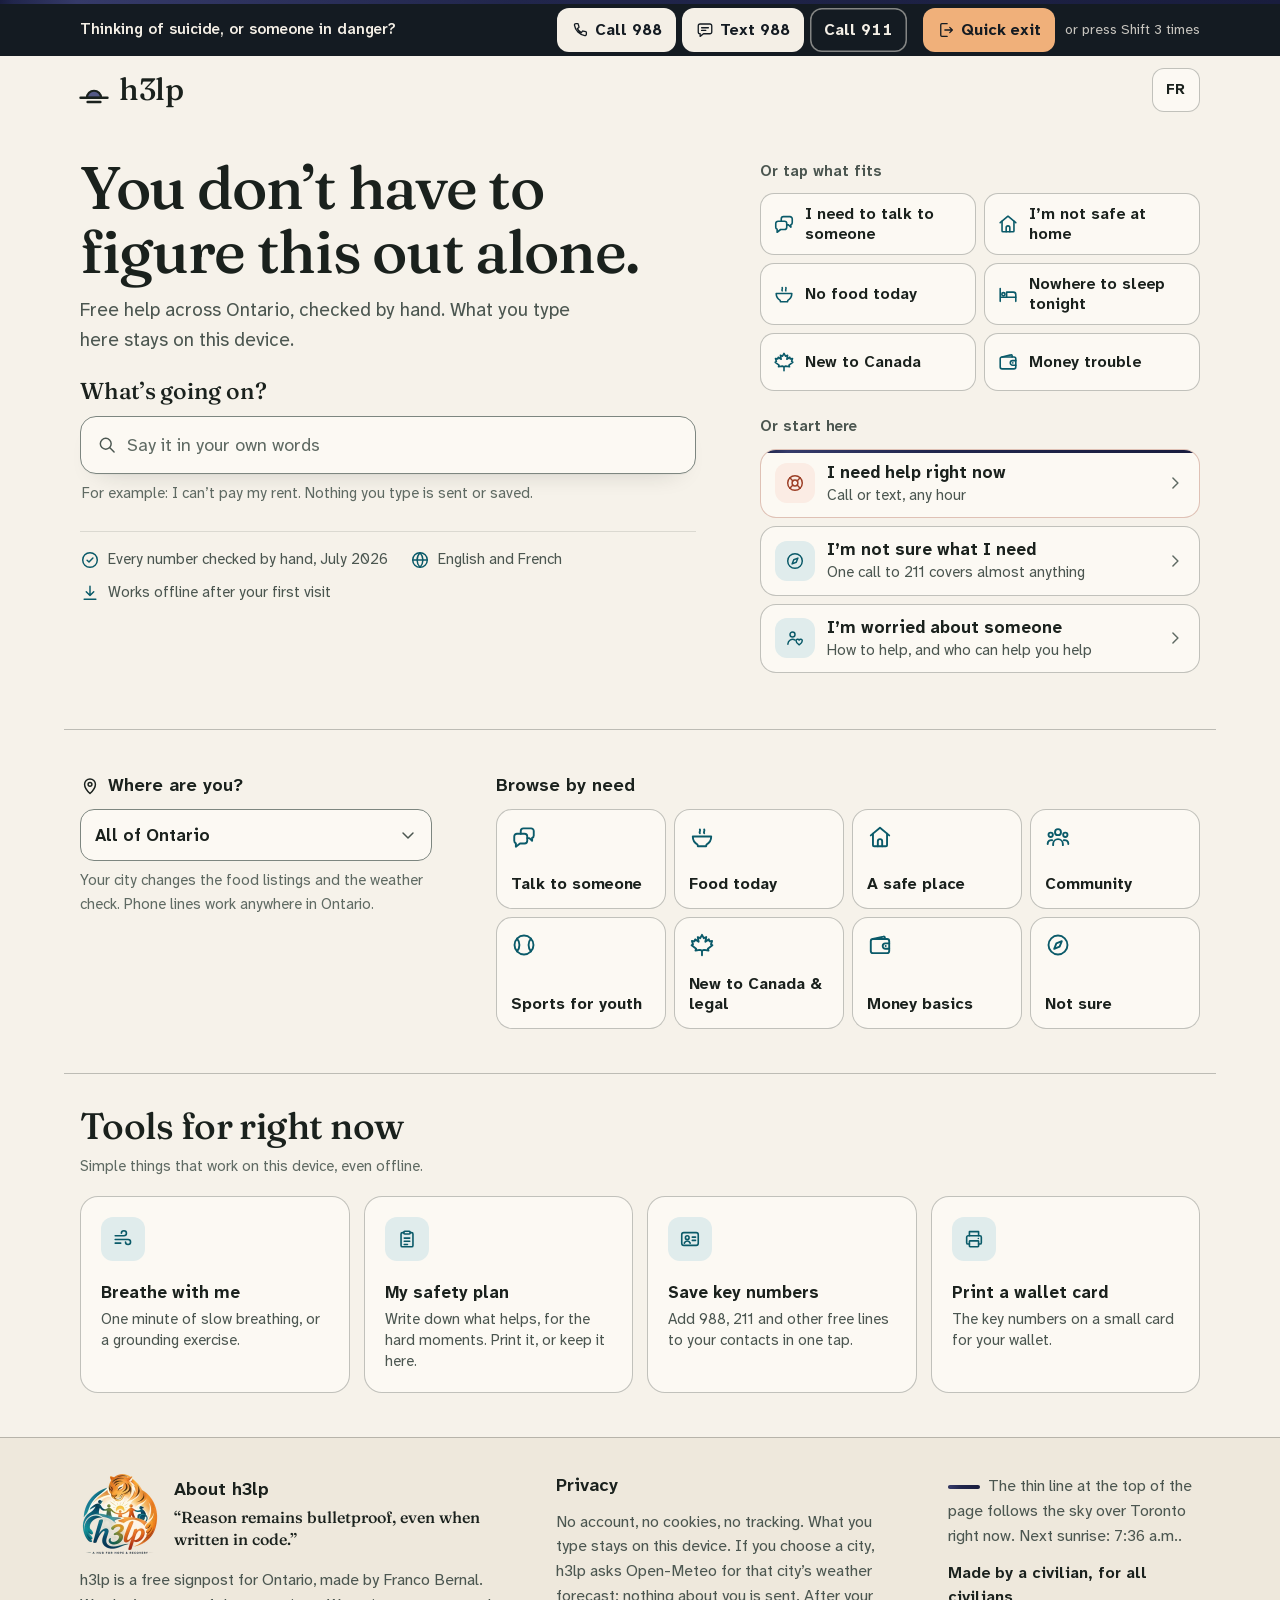
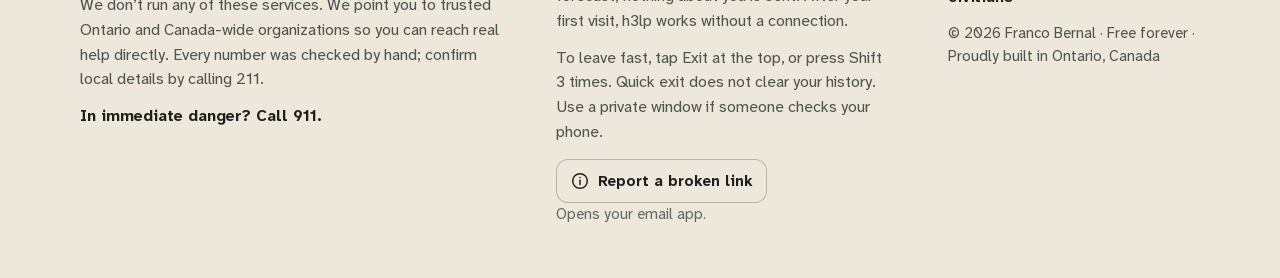
==== index.html @ e78928c1 "page: fixes from the verification pass - Sheets kept the emergency strip off screen (overflow hidden" ====
<!DOCTYPE html>
<html lang="en">
<head>
<meta charset="UTF-8" />
<meta name="viewport" content="width=device-width, initial-scale=1, viewport-fit=cover" />
<title>h3lp · free, verified help across Ontario</title>
<meta name="description" content="h3lp is a free, friendly hub that connects everyone in Ontario to real, verified help: someone to talk to, a meal today, a safe place, community, free youth sports, newcomer and legal support, and money basics. No sign-up. No tracking." />
<meta name="author" content="Franco Bernal" />
<meta name="color-scheme" content="light dark" />
<meta name="theme-color" content="#141b22" media="(prefers-color-scheme: light)" />
<meta name="theme-color" content="#0a0e13" media="(prefers-color-scheme: dark)" />
<link rel="manifest" href="manifest.webmanifest" />
<link rel="icon" href="assets/img/favicon-48-v1.png" type="image/png" sizes="48x48" />
<link rel="apple-touch-icon" href="assets/img/apple-touch-180-v1.png" />
<link rel="preload" href="assets/fonts/atkinson-next-v1.woff2" as="font" type="font/woff2" crossorigin />
<link rel="preload" href="assets/fonts/fraunces-500.woff2" as="font" type="font/woff2" crossorigin />
<meta property="og:title" content="h3lp · free help in Ontario" />
<meta property="og:description" content="One friendly place to find real, free help across Ontario, whoever you are. Made by a civilian, for all civilians." />
<meta property="og:type" content="website" />
<meta property="og:url" content="https://h3lp.francobernal.ca/" />
<meta property="og:locale" content="en_CA" />
<meta property="og:locale:alternate" content="fr_CA" />
<meta property="og:image" content="https://h3lp.francobernal.ca/assets/og-card.jpg" />
<meta property="og:image:width" content="1200" />
<meta property="og:image:height" content="630" />
<meta property="og:image:alt" content="h3lp · free, verified help across Ontario · aide gratuite et vérifiée en Ontario" />
<meta name="twitter:card" content="summary_large_image" />
<meta name="twitter:image" content="https://h3lp.francobernal.ca/assets/og-card.jpg" />
<meta name="twitter:image:alt" content="h3lp · free, verified help across Ontario · aide gratuite et vérifiée en Ontario" />
<link rel="stylesheet" href="site.css" />
<noscript><link rel="stylesheet" href="nojs.css" /></noscript>
</head>
<body>
<!-- sprite:start -->
<svg xmlns="http://www.w3.org/2000/svg" class="sprite" aria-hidden="true" focusable="false">
<symbol id="i-talk" viewBox="0 0 24 24"><path d="M9 9V6.5A2.5 2.5 0 0 1 11.5 4h7A2.5 2.5 0 0 1 21 6.5v4a2.5 2.5 0 0 1-1.5 2.3V15.5l-2.6-2.5H15"/><path d="M5.5 9h7a2.5 2.5 0 0 1 2.5 2.5v4a2.5 2.5 0 0 1-2.5 2.5H8.3L4.5 21v-3.2A2.5 2.5 0 0 1 3 15.5v-4A2.5 2.5 0 0 1 5.5 9z"/></symbol>
<symbol id="i-food" viewBox="0 0 24 24"><path d="M3.5 11.5h17a8.5 8.5 0 0 1-4.3 7.4l-.4 1.6H8.2l-.4-1.6a8.5 8.5 0 0 1-4.3-7.4z"/><path d="M10 8.5c-.9-1.1.9-2.4 0-3.5M14 8.5c-.9-1.1.9-2.4 0-3.5"/></symbol>
<symbol id="i-safe" viewBox="0 0 24 24"><path d="M3.5 10.5 12 3.5l8.5 7"/><path d="M5.5 9v10.5a1 1 0 0 0 1 1h11a1 1 0 0 0 1-1V9"/><path d="M10 20.5V16a2 2 0 0 1 4 0v4.5"/></symbol>
<symbol id="i-community" viewBox="0 0 24 24"><circle cx="12" cy="7.5" r="2.75"/><path d="M7.5 19.5v-1a4.5 4.5 0 0 1 9 0v1"/><circle cx="5.25" cy="10" r="2"/><circle cx="18.75" cy="10" r="2"/><path d="M2.5 18.5v-.4a3.2 3.2 0 0 1 4.1-3.1M21.5 18.5v-.4a3.2 3.2 0 0 0-4.1-3.1"/></symbol>
<symbol id="i-sport" viewBox="0 0 24 24"><circle cx="12" cy="12" r="8.75"/><path d="M5.6 6.1c2.9 3.3 2.9 8.5 0 11.8M18.4 6.1c-2.9 3.3-2.9 8.5 0 11.8"/></symbol>
<symbol id="i-new" viewBox="0 0 24 24"><path d="M12 2.6l1.6 3.1 2.3-1-.8 4.3 3.2-2.2.6 1.8 2.4-.3-1 3.1 1.3.9-4.2 3.1.6 1.7-4.1-.6-1.9.7-1.9-.7-4.1.6.6-1.7-4.2-3.1 1.3-.9-1-3.1 2.4.3.6-1.8 3.2 2.2-.8-4.3 2.3 1z"/><path d="M12 17.3v4.2"/></symbol>
<symbol id="i-money" viewBox="0 0 24 24"><path d="M16.5 6.5V5.2a1 1 0 0 0-1.3-1L5.5 6.5"/><rect x="3.5" y="6.5" width="17" height="13" rx="2"/><path d="M20.5 10.5H17a2.5 2.5 0 0 0 0 5h3.5"/><circle cx="17.25" cy="13" r=".9" fill="currentColor" stroke="none"/></symbol>
<symbol id="i-compass" viewBox="0 0 24 24"><circle cx="12" cy="12" r="8.75"/><path d="m15.5 8.5-2 5-5 2 2-5z"/></symbol>
<symbol id="i-call" viewBox="0 0 24 24"><path d="M6.6 3.5h2.1c.5 0 .9.3 1 .8l.9 3.5c.1.4 0 .9-.4 1.1l-1.8 1.3a12.3 12.3 0 0 0 5.4 5.4l1.3-1.8c.3-.4.7-.5 1.1-.4l3.5.9c.5.1.8.5.8 1v2.1c0 1.2-1 2.1-2.1 2A16.4 16.4 0 0 1 4.6 5.6c-.1-1.2.8-2.1 2-2.1z"/></symbol>
<symbol id="i-text" viewBox="0 0 24 24"><path d="M5.5 4h13A2.5 2.5 0 0 1 21 6.5v8a2.5 2.5 0 0 1-2.5 2.5H10l-4.5 3.5V17A2.5 2.5 0 0 1 3 14.5v-8A2.5 2.5 0 0 1 5.5 4z"/><path d="M7.5 9h9M7.5 12.5h5.5"/></symbol>
<symbol id="i-chat" viewBox="0 0 24 24"><path d="M12 4c4.97 0 9 3.36 9 7.5S16.97 19 12 19c-1.1 0-2.15-.16-3.1-.46L4 20.5l1.4-3.9C3.9 15.2 3 13.4 3 11.5 3 7.36 7.03 4 12 4z"/><circle cx="8.25" cy="11.5" r=".95" fill="currentColor" stroke="none"/><circle cx="12" cy="11.5" r=".95" fill="currentColor" stroke="none"/><circle cx="15.75" cy="11.5" r=".95" fill="currentColor" stroke="none"/></symbol>
<symbol id="i-web" viewBox="0 0 24 24"><rect x="3" y="4.5" width="18" height="15" rx="2.25"/><path d="M3 9h18"/><circle cx="6.25" cy="6.75" r=".8" fill="currentColor" stroke="none"/><circle cx="8.75" cy="6.75" r=".8" fill="currentColor" stroke="none"/></symbol>
<symbol id="i-copy" viewBox="0 0 24 24"><path d="M15.5 8.5v-3A1.5 1.5 0 0 0 14 4H5.5A1.5 1.5 0 0 0 4 5.5V14a1.5 1.5 0 0 0 1.5 1.5h3"/><rect x="8.5" y="8.5" width="11.5" height="11.5" rx="1.75"/></symbol>
<symbol id="i-share" viewBox="0 0 24 24"><path d="M12 3.5v11M8 7.5l4-4 4 4"/><path d="M8.5 10.5H7A1.5 1.5 0 0 0 5.5 12v7A1.5 1.5 0 0 0 7 20.5h10a1.5 1.5 0 0 0 1.5-1.5v-7a1.5 1.5 0 0 0-1.5-1.5h-1.5"/></symbol>
<symbol id="i-pin" viewBox="0 0 24 24"><path d="M12 21s6.5-5.6 6.5-11a6.5 6.5 0 0 0-13 0c0 5.4 6.5 11 6.5 11z"/><circle cx="12" cy="10" r="2.3"/></symbol>
<symbol id="i-clock" viewBox="0 0 24 24"><circle cx="12" cy="12" r="8.75"/><path d="M12 7.5V12l3 2"/></symbol>
<symbol id="i-verified" viewBox="0 0 24 24"><circle cx="12" cy="12" r="8.75"/><path d="m8.5 12.2 2.3 2.3 4.7-4.8"/></symbol>
<symbol id="i-check" viewBox="0 0 24 24"><path d="m5 12.5 4.5 4.5L19 7.5"/></symbol>
<symbol id="i-exit" viewBox="0 0 24 24"><path d="M13.5 20.5h-7A1.5 1.5 0 0 1 5 19V5a1.5 1.5 0 0 1 1.5-1.5h7"/><path d="M10.5 12h10M17 8.5l3.5 3.5-3.5 3.5"/></symbol>
<symbol id="i-breathe" viewBox="0 0 24 24"><path d="M3.5 8.5h9.5a2.75 2.75 0 1 0-2.75-2.75"/><path d="M3.5 12.5h14a2.75 2.75 0 1 1-2.75 2.75"/><path d="M3.5 16.5h6"/></symbol>
<symbol id="i-plan" viewBox="0 0 24 24"><path d="M8.5 5H7a1.5 1.5 0 0 0-1.5 1.5V19A1.5 1.5 0 0 0 7 20.5h10a1.5 1.5 0 0 0 1.5-1.5V6.5A1.5 1.5 0 0 0 17 5h-1.5"/><rect x="8.5" y="3.5" width="7" height="3" rx="1"/><path d="M9 11h6M9 14.5h6M9 18h3.5"/></symbol>
<symbol id="i-contacts" viewBox="0 0 24 24"><rect x="3" y="5" width="18" height="14" rx="2.25"/><circle cx="9" cy="10.5" r="2"/><path d="M5.8 16.5a3.4 3.4 0 0 1 6.4 0M14.5 10h3.5M14.5 13.5h3.5"/></symbol>
<symbol id="i-print" viewBox="0 0 24 24"><path d="M7 8.5V4h10v4.5"/><path d="M7 17.5H5.5A1.5 1.5 0 0 1 4 16v-6a1.5 1.5 0 0 1 1.5-1.5h13A1.5 1.5 0 0 1 20 10v6a1.5 1.5 0 0 1-1.5 1.5H17"/><rect x="7" y="14" width="10" height="6.5" rx=".75"/><circle cx="16.75" cy="11.5" r=".85" fill="currentColor" stroke="none"/></symbol>
<symbol id="i-globe" viewBox="0 0 24 24"><circle cx="12" cy="12" r="8.75"/><path d="M3.5 12h17"/><path d="M12 3.3c2.3 2.4 3.5 5.3 3.5 8.7s-1.2 6.3-3.5 8.7c-2.3-2.4-3.5-5.3-3.5-8.7S9.7 5.7 12 3.3z"/></symbol>
<symbol id="i-search" viewBox="0 0 24 24"><circle cx="10.5" cy="10.5" r="6.5"/><path d="m15.4 15.4 5.1 5.1"/></symbol>
<symbol id="i-close" viewBox="0 0 24 24"><path d="M6.5 6.5l11 11M17.5 6.5l-11 11"/></symbol>
<symbol id="i-chevron" viewBox="0 0 24 24"><path d="m9.5 6 6 6-6 6"/></symbol>
<symbol id="i-arrow" viewBox="0 0 24 24"><path d="M4.5 12h15M14 6.5l5.5 5.5-5.5 5.5"/></symbol>
<symbol id="i-horizon" viewBox="0 0 24 24"><path d="M2.5 17.5h19M7.5 20.5h9"/><path d="M7 17.5a5 5 0 0 1 10 0"/><path d="M12 5v2.2M6.3 8.3l1.5 1.5M17.7 8.3l-1.5 1.5"/></symbol>
<symbol id="i-sun" viewBox="0 0 24 24"><circle cx="12" cy="12" r="4"/><path d="M12 2.75v2M12 19.25v2M2.75 12h2M19.25 12h2M5.45 5.45l1.4 1.4M17.15 17.15l1.4 1.4M5.45 18.55l1.4-1.4M17.15 6.85l1.4-1.4"/></symbol>
<symbol id="i-snow" viewBox="0 0 24 24"><path d="M12 3v18M4.2 7.5l15.6 9M4.2 16.5l15.6-9"/><path d="M9.6 4.6 12 7l2.4-2.4M9.6 19.4 12 17l2.4 2.4"/></symbol>
<symbol id="i-bed" viewBox="0 0 24 24"><path d="M3.5 6v14M3.5 15.5h17V20"/><path d="M20.5 15.5v-2.75A2.75 2.75 0 0 0 17.75 10H10.5v5.5"/><circle cx="7" cy="12.25" r="1.75"/></symbol>
<symbol id="i-lifebuoy" viewBox="0 0 24 24"><circle cx="12" cy="12" r="8.75"/><circle cx="12" cy="12" r="3.5"/><path d="m5.8 5.8 3.7 3.7M14.5 14.5l3.7 3.7M18.2 5.8l-3.7 3.7M9.5 14.5l-3.7 3.7"/></symbol>
<symbol id="i-someone" viewBox="0 0 24 24"><circle cx="9" cy="7.75" r="3"/><path d="M3.5 19.5v-.5a5.5 5.5 0 0 1 8.6-4.5"/><path d="M17 20.25s-3.75-2.3-3.75-4.85a2 2 0 0 1 3.75-.95 2 2 0 0 1 3.75.95c0 2.55-3.75 4.85-3.75 4.85z"/></symbol>
<symbol id="i-play" viewBox="0 0 24 24"><path d="M8 5.5v13l10.5-6.5z"/></symbol>
<symbol id="i-pause" viewBox="0 0 24 24"><path d="M9 5.5v13M15 5.5v13"/></symbol>
<symbol id="i-download" viewBox="0 0 24 24"><path d="M12 4v11M7.5 10.5 12 15l4.5-4.5M5 19.5h14"/></symbol>
<symbol id="i-trash" viewBox="0 0 24 24"><path d="M4.5 6.5h15M9.5 6.5v-2h5v2M6.5 6.5l.8 12.6a1.5 1.5 0 0 0 1.5 1.4h6.4a1.5 1.5 0 0 0 1.5-1.4l.8-12.6M10 10.5v6M14 10.5v6"/></symbol>
<symbol id="i-info" viewBox="0 0 24 24"><circle cx="12" cy="12" r="8.75"/><path d="M12 11v5.25"/><circle cx="12" cy="7.9" r=".95" fill="currentColor" stroke="none"/></symbol>
<symbol id="i-image" viewBox="0 0 24 24"><rect x="3.5" y="4.5" width="17" height="15" rx="2.25"/><circle cx="9" cy="9.5" r="1.6"/><path d="m20.5 15.5-4.5-4.5-8.5 8.5"/></symbol>
</svg>
<!-- sprite:end -->
<a class="skip" href="#help" data-t="skip">Skip to help</a>

<!-- Emergency strip: always on screen. The line on top is the sky over Toronto right now. -->
<div class="strip" id="strip" role="region" aria-label="Emergency lines" data-ta="aria-label:stripLabel">
  <div class="horizon" aria-hidden="true"></div>
  <div class="strip-row">
    <p class="strip-note" data-t="stripNote">Thinking of suicide, or someone in danger?</p>
    <a class="sbtn sbtn-solid" href="tel:988" aria-label="Call 988, the suicide crisis helpline" data-ta="aria-label:call988Aria"><svg class="i" aria-hidden="true"><use href="#i-call"/></svg><span class="lg" data-t="call988">Call 988</span><span class="sm" data-t="call988Short">988</span></a>
    <a class="sbtn sbtn-solid" href="sms:988" aria-label="Text 988, the suicide crisis helpline" data-ta="aria-label:text988Aria"><svg class="i" aria-hidden="true"><use href="#i-text"/></svg><span class="lg" data-t="text988">Text 988</span><span class="sm" data-t="text988Short">Text</span></a>
    <a class="sbtn sbtn-line" href="tel:911" aria-label="Call 911, emergency" data-ta="aria-label:call911Aria"><span class="lg" data-t="call911">Call 911</span><span class="sm" data-t="call911Short">911</span></a>
    <a class="sbtn sbtn-exit" id="exit" href="https://www.theweathernetwork.com/ca" rel="nofollow noreferrer" aria-label="Quick exit: leave this site now and open the weather" data-ta="aria-label:exitAria">
      <svg class="i" aria-hidden="true"><use href="#i-exit"/></svg><span class="lg" data-t="exit">Quick exit</span><span class="sm" data-t="exitShort">Exit</span>
      <span class="dots" aria-hidden="true"><i></i><i></i><i></i></span>
    </a>
    <span class="shift-hint" data-t="shiftHint">or press Shift 3 times</span>
  </div>
  <p class="sr" id="shiftLive" aria-live="assertive"></p>
</div>

<header class="top wrap">
  <a class="brand" href="./" id="brand" aria-label="h3lp, back to the top" data-ta="aria-label:brandAria">
    <svg class="mark" viewBox="0 0 24 24" aria-hidden="true"><path class="mark-sun" d="M7 17.5a5 5 0 0 1 10 0z"/><path class="mark-line" d="M2.5 17.5h19M7.5 20.5h9"/></svg>
    <span class="wordmark">h3lp</span>
  </a>
  <button class="lang" id="lang" type="button" lang="fr" aria-label="Passer au français">FR</button>
</header>

<main id="main">
  <section class="hero wrap" aria-labelledby="h1">
    <div class="hero-main">
      <h1 id="h1" data-t="h1">You don’t have to figure this out alone.</h1>
      <p class="lede" data-t="lede">Free help across Ontario, checked by hand. What you type here stays on this device.</p>

      <div class="search js-only" id="help" role="search">
        <label class="search-label" for="q" data-t="searchLabel">What’s going on?</label>
        <div class="field">
          <svg class="i" aria-hidden="true"><use href="#i-search"/></svg>
          <input id="q" type="search" autocomplete="off" autocapitalize="sentences" spellcheck="false" enterkeyhint="search" placeholder="Say it in your own words" data-ta="placeholder:searchPlaceholder" aria-describedby="qhelp" />
          <button class="clear" id="qclear" type="button" hidden aria-label="Clear" data-ta="aria-label:searchClear"><svg class="i" aria-hidden="true"><use href="#i-close"/></svg></button>
        </div>
        <p class="search-help" id="qhelp" data-t="searchHelp">For example: I can’t pay my rent. Nothing you type is sent or saved.</p>
        <p class="sr" id="qlive" aria-live="polite"></p>
      </div>
      <div class="answer" id="answer" hidden></div>
      <ul class="facts">
        <li><svg class="i" aria-hidden="true"><use href="#i-verified"/></svg><span data-t="facts.checked">Every number checked by hand, July 2026</span></li>
        <li><svg class="i" aria-hidden="true"><use href="#i-globe"/></svg><span data-t="facts.lang">English and French</span></li>
        <li><svg class="i" aria-hidden="true"><use href="#i-download"/></svg><span data-t="facts.offline">Works offline after your first visit</span></li>
      </ul>
    </div>

    <div class="hero-side js-only">
      <p class="label" data-t="chipsLabel">Or tap what fits</p>
      <div class="chips" id="chips"></div>
      <p class="label" data-t="pathsLabel">Or start here</p>
      <div class="paths" id="paths"></div>
    </div>
  </section>

  <section class="panel wrap" id="panel" hidden tabindex="-1"></section>

  <section class="where wrap js-only" aria-labelledby="whereq">
    <div class="where-city">
      <h2 class="h-sm" id="whereq"><svg class="i" aria-hidden="true"><use href="#i-pin"/></svg><span data-t="whereq">Where are you?</span></h2>
      <div class="select"><select id="city" aria-label="Choose your Ontario city" data-ta="aria-label:cityAria"></select><svg class="i" aria-hidden="true"><use href="#i-chevron"/></svg></div>
      <p class="note" data-t="cityNote">Your city changes the food listings and the weather check. Phone lines work anywhere in Ontario.</p>
      <div class="weather-slot" data-weather="main"></div>
    </div>
    <div class="where-browse">
      <h2 class="h-sm" id="browse" data-t="browseTitle">Browse by need</h2>
      <div class="tiles" id="tiles"></div>
    </div>
  </section>

  <section class="tools wrap js-only" aria-labelledby="toolsTitle">
    <div class="tools-head">
      <h2 id="toolsTitle" data-t="toolsTitle">Tools for right now</h2>
      <p class="note" data-t="toolsLead">Simple things that work on this device, even offline.</p>
    </div>
    <div class="tool-grid">
      <button class="tool" type="button" data-open="breathe"><span class="tool-ic"><svg class="i" aria-hidden="true"><use href="#i-breathe"/></svg></span><span class="tool-t" data-t="tools.breathe.title">Breathe with me</span><span class="tool-s" data-t="tools.breathe.sub">One minute of slow breathing, or a grounding exercise.</span></button>
      <button class="tool" type="button" data-open="plan"><span class="tool-ic"><svg class="i" aria-hidden="true"><use href="#i-plan"/></svg></span><span class="tool-t" data-t="tools.plan.title">My safety plan</span><span class="tool-s" data-t="tools.plan.sub">Write down what helps, for the hard moments. Print it, or keep it here.</span></button>
      <button class="tool" type="button" data-open="numbers"><span class="tool-ic"><svg class="i" aria-hidden="true"><use href="#i-contacts"/></svg></span><span class="tool-t" data-t="tools.numbers.title">Save key numbers</span><span class="tool-s" data-t="tools.numbers.sub">Add 988, 211 and other free lines to your contacts in one tap.</span></button>
      <button class="tool" type="button" id="printCard"><span class="tool-ic"><svg class="i" aria-hidden="true"><use href="#i-print"/></svg></span><span class="tool-t" data-t="tools.wallet.title">Print a wallet card</span><span class="tool-s" data-t="tools.wallet.sub">The key numbers on a small card for your wallet.</span></button>
    </div>
  </section>

  <noscript>
    <section class="ns wrap">
      <h2>Free lines, any time · Lignes gratuites, en tout temps</h2>
      <p>Search and tools need JavaScript, which is off. These free lines work any time:<br /><span lang="fr">La recherche et les outils ont besoin de JavaScript, qui est désactivé. Ces lignes gratuites fonctionnent en tout temps :</span></p>
      <ul>
        <li><a href="tel:988"><b>988</b></a> Suicide crisis helpline, call or text, 24/7 · <span lang="fr">Ligne d'aide en cas de crise de suicide, appel ou texto, 24/7</span></li>
        <li><a href="tel:911"><b>911</b></a> Someone is in danger right now · <span lang="fr">Quelqu'un est en danger en ce moment</span></li>
        <li><a href="tel:211"><b>211</b></a> Any help: food, shelter, money, 24/7 · <span lang="fr">Toute aide : nourriture, refuge, argent, 24/7</span></li>
        <li><a href="tel:811"><b>811</b></a> Health811, a registered nurse, 24/7 · <span lang="fr">Santé811, une infirmière autorisée, 24/7</span></li>
        <li><a href="tel:18006686868"><b>1-800-668-6868</b></a> Kids Help Phone, or text CONNECT to 686868 · <span lang="fr">Jeunesse, J'écoute, ou textez PARLER au 686868</span></li>
        <li><a href="tel:18665312600"><b>1-866-531-2600</b></a> ConnexOntario: addiction and mental health, 24/7 · <span lang="fr">dépendances et santé mentale, 24/7</span></li>
        <li><a href="tel:18668630511"><b>1-866-863-0511</b></a> Assaulted Women's Helpline, 24/7</li>
      </ul>
      <p>Full list of local services: <a href="https://211ontario.ca">211ontario.ca</a> · <span lang="fr">Liste complète des services locaux : <a href="https://211ontario.ca/fr/">211ontario.ca/fr</a></span></p>
    </section>
  </noscript>
</main>

<footer class="foot">
  <div class="wrap foot-grid">
    <div class="foot-about">
      <div class="lockup">
        <img src="assets/img/h3lp-logo-160-v1.webp" srcset="assets/img/h3lp-logo-160-v1.webp 1x, assets/img/h3lp-logo-320-v1.webp 2x" width="80" height="80" alt="h3lp logo" loading="lazy" decoding="async" />
        <div>
          <h2 class="h-sm" data-t="aboutTitle">About h3lp</h2>
          <p class="quote" data-t="quote">“Reason remains bulletproof, even when written in code.”</p>
        </div>
      </div>
      <p data-t="about">h3lp is a free signpost for Ontario, made by Franco Bernal. We don’t run any of these services. We point you to trusted Ontario and Canada-wide organizations so you can reach real help directly. Every number was checked by hand; confirm local details by calling 211.</p>
      <p class="danger" data-t="danger">In immediate danger? Call 911.</p>
    </div>
    <div class="foot-privacy">
      <h2 class="h-sm" data-t="privacyTitle">Privacy</h2>
      <p data-t="privacy">No account, no cookies, no tracking. What you type stays on this device. If you choose a city, h3lp asks Open-Meteo for that city’s weather forecast; nothing about you is sent. After your first visit, h3lp works without a connection.</p>
      <p><span data-t="exitHelp">To leave fast, tap Exit at the top, or press Shift 3 times.</span> <span data-t="exitPrivacy">Quick exit does not clear your history. Use a private window if someone checks your phone.</span></p>
      <button class="btn btn-quiet js-only" type="button" id="report"><svg class="i" aria-hidden="true"><use href="#i-info"/></svg><span data-t="report">Report a broken link</span></button>
      <p class="note js-only" data-t="reportSub">Opens your email app.</p>
    </div>
    <div class="foot-sky">
      <p class="sky-line"><span class="sky-chip" aria-hidden="true"></span><span data-t="sky">The thin line at the top of the page follows the sky over Toronto right now.</span> <span id="sunrise"></span></p>
      <p class="madeby" data-t="madeby">Made by a civilian, for all civilians</p>
      <p class="cred" data-t="cred">© 2026 Franco Bernal · Free forever · Proudly built in Ontario, Canada</p>
    </div>
  </div>
</footer>

<!-- Tools: calm full-screen sheets under the emergency strip -->
<div class="sheet" id="sheet-breathe" role="dialog" aria-modal="true" aria-labelledby="t-breathe" hidden>
  <div class="sheet-inner">
    <div class="sheet-head"><h2 id="t-breathe" data-t="tools.breathe.title">Breathe with me</h2><button class="x" type="button" data-close aria-label="Close" data-ta="aria-label:close"><svg class="i" aria-hidden="true"><use href="#i-close"/></svg></button></div>
    <p class="sheet-note" data-t="breathe.label">While you wait, or before you call. This does not replace talking to someone.</p>
    <div class="seg" role="radiogroup" aria-labelledby="t-breathe">
      <button type="button" role="radio" aria-checked="true" data-mode="breath" data-t="breathe.modeBreath">Slow breathing</button>
      <button type="button" role="radio" aria-checked="false" data-mode="ground" data-t="breathe.modeGround">5-4-3-2-1 grounding</button>
    </div>
    <div class="breath" id="breath">
      <div class="scene" aria-hidden="true"><div class="scene-sky"></div><div class="scene-sun" id="bsun"></div><div class="scene-line"></div></div>
      <p class="bcount" id="bcount" aria-live="polite" data-t="breathe.ready">Sit or stand however is comfortable. Breathe in for 4, out for 6.</p>
      <div class="bprog" aria-hidden="true"><i id="bbar"></i></div>
      <p class="note bleft" id="bleft"></p>
      <div class="row"><button class="btn btn-primary" type="button" id="bgo"><svg class="i" aria-hidden="true"><use href="#i-play"/></svg><span id="bgoT" data-t="breathe.start">Start, one minute</span></button></div>
      <p class="caution" data-t="breathe.caution">Breathe gently, do not force it. Stop if you feel dizzy.</p>
    </div>
    <div class="ground" id="ground" hidden>
      <p data-t="breathe.groundIntro">Keep your eyes open. Look around and name, out loud or in your head:</p>
      <ol class="gsteps" id="gsteps"></ol>
      <div class="row"><button class="btn btn-quiet" type="button" id="gback" data-t="breathe.back">Back</button><button class="btn btn-primary" type="button" id="gnext" data-t="breathe.next">Next</button></div>
    </div>
    <div class="after" id="bafter" hidden>
      <p class="after-t" id="bdone"></p>
      <div class="row">
        <a class="btn btn-primary" href="tel:988"><svg class="i" aria-hidden="true"><use href="#i-call"/></svg><span data-t="call988">Call 988</span></a>
        <a class="btn btn-primary" href="sms:988"><svg class="i" aria-hidden="true"><use href="#i-text"/></svg><span data-t="text988">Text 988</span></a>
        <button class="btn btn-quiet" type="button" id="bagain" data-t="breathe.again">Again</button>
      </div>
    </div>
  </div>
</div>

<div class="sheet" id="sheet-plan" role="dialog" aria-modal="true" aria-labelledby="t-plan" hidden>
  <div class="sheet-inner">
    <div class="sheet-head"><h2 id="t-plan" data-t="tools.plan.title">My safety plan</h2><button class="x" type="button" data-close aria-label="Close" data-ta="aria-label:close"><svg class="i" aria-hidden="true"><use href="#i-close"/></svg></button></div>
    <p class="sheet-note" data-t="plan.intro">A plan for hard moments, written while you feel steadier.</p>
    <fieldset class="mode">
      <legend data-t="plan.modeTitle">Keep it private</legend>
      <label class="radio"><input type="radio" name="pmode" value="print" checked /><span data-t="plan.modePrint">Don’t save, just print</span></label>
      <label class="radio"><input type="radio" name="pmode" value="save" /><span data-t="plan.modeSave">Save on this device</span></label>
      <p class="warn" id="pwarn" hidden data-t="plan.saveWarn"></p>
      <p class="note" id="pstatus" aria-live="polite"></p>
    </fieldset>
    <form class="plan" id="plan" autocomplete="off"></form>
    <div class="row plan-out">
      <button class="btn btn-primary" type="button" id="pprint"><svg class="i" aria-hidden="true"><use href="#i-print"/></svg><span data-t="plan.printFull">Print full page</span></button>
      <button class="btn btn-quiet" type="button" id="pwallet"><svg class="i" aria-hidden="true"><use href="#i-print"/></svg><span data-t="plan.printWallet">Print wallet size</span></button>
      <button class="btn btn-quiet" type="button" id="pimage"><svg class="i" aria-hidden="true"><use href="#i-image"/></svg><span data-t="plan.saveImage">Save as image</span></button>
      <button class="btn btn-quiet btn-danger" type="button" id="pdelete"><svg class="i" aria-hidden="true"><use href="#i-trash"/></svg><span data-t="plan.del">Delete my plan</span></button>
    </div>
    <p class="note" data-t="plan.credit">Based on the Safety Planning Intervention by Stanley and Brown.</p>
    <p class="note" data-t="plan.notReplace">This plan does not replace professional help. In danger right now? Call 911.</p>
  </div>
</div>

<div class="sheet" id="sheet-numbers" role="dialog" aria-modal="true" aria-labelledby="t-numbers" hidden>
  <div class="sheet-inner">
    <div class="sheet-head"><h2 id="t-numbers" data-t="tools.numbers.title">Save key numbers</h2><button class="x" type="button" data-close aria-label="Close" data-ta="aria-label:close"><svg class="i" aria-hidden="true"><use href="#i-close"/></svg></button></div>
    <p class="sheet-note" data-t="numbers.lead">Adds these free lines to your phone’s contacts.</p>
    <ul class="numlist" id="numlist"></ul>
    <div class="row"><button class="btn btn-primary" type="button" id="vcf"><svg class="i" aria-hidden="true"><use href="#i-download"/></svg><span data-t="numbers.save">Save to contacts</span></button></div>
    <p class="note" id="vcfdone" aria-live="polite"></p>
  </div>
</div>

<!-- Printed only: the wallet card and the safety plan -->
<section class="print-only" id="pocket" aria-hidden="true">
  <div class="pc">
    <div class="pc-head"><b>h3lp</b><span data-t="pcSub">free, verified help in Ontario · keep this card</span></div>
    <table>
      <tr><td>988</td><td data-t="pc988">Suicide crisis line, call or text, 24/7</td></tr>
      <tr><td>911</td><td data-t="pc911">Someone is in danger right now</td></tr>
      <tr><td>211</td><td data-t="pc211">Any help: food, shelter, money, anything, 24/7</td></tr>
      <tr><td>811</td><td data-t="pc811">A registered nurse, free, 24/7</td></tr>
      <tr><td>1-800-668-6868</td><td data-t="pcKids">Kids Help Phone (or text CONNECT to 686868), 24/7</td></tr>
      <tr><td>1-866-531-2600</td><td data-t="pcConnex">ConnexOntario: addiction &amp; mental health, 24/7</td></tr>
      <tr><td>1-866-863-0511</td><td data-t="pcAWHL">Assaulted Women's Helpline, 24/7</td></tr>
      <tr><td>1-866-299-1011</td><td data-t="pcSSL">Seniors Safety Line, 24/7</td></tr>
    </table>
    <p class="pc-foot" data-t="pcFoot">All lines are free and confidential. More help: h3lp.francobernal.ca</p>
  </div>
</section>
<section class="print-only" id="printplan" aria-hidden="true"></section>

<div class="veil" id="veil" hidden></div>

<script src="data.js" defer></script>
<script src="intent.js" defer></script>
<script src="sky.js" defer></script>
<script src="site.js" defer></script>
</body>
</html>
---- site.css ----
/* h3lp styles. Mobile first. One accent for action (teal), one for warmth (the live sky).
   No blur, no glass, no glow, no grain. Hairlines and soft depth. Fonts are self-hosted. */

@font-face { font-family: "Atkinson Next"; src: url("assets/fonts/atkinson-next-v1.woff2") format("woff2"); font-weight: 400 700; font-style: normal; font-display: swap; }
@font-face { font-family: "Fraunces"; src: url("assets/fonts/fraunces-500.woff2") format("woff2"); font-weight: 500; font-style: normal; font-display: swap; }

:root {
  --bg: #f6f2ea; --surface: #fcf9f3; --well: #eee8dc; --ink: #1a211d; --ink-2: #4b5650; --ink-3: #5f6a63;
  --line: rgba(26, 33, 29, .12); --line-2: rgba(26, 33, 29, .26); --field: #7d8680;
  --teal: #0b5e6e; --teal-hover: #084b58; --on-teal: #fff; --teal-ink: #0a5a69; --teal-tint: #e0ecec;
  --ember: #9c3f26; --ember-tint: #fbece4; --ember-line: rgba(156, 63, 38, .3);
  --ok: #2b6541; --ok-tint: #e2efe5;
  --cold-tint: #e5edf5; --hot-tint: #f9ebd9;
  --strip: #141b22; --strip-ink: #f4efe6; --strip-line: rgba(244, 239, 230, .5); --exit: #f0b07a; --on-exit: #141b22;
  --focus: #0b5e6e;
  --shadow: 0 1px 0 rgba(26, 33, 29, .03), 0 12px 28px -20px rgba(26, 33, 29, .32);
  --sky: linear-gradient(90deg, #273064, #5a4f7e 20%, #d7917c 45%, #5a4f7e 70%, #273064);
  --sky-top: #273064; --sky-mid: #5a4f7e; --sky-glow: #d7917c; --sun: #efa77f;
  --sky-dim: 1;
  --strip-h: 56px;
  --font: "Atkinson Next", system-ui, -apple-system, "Segoe UI", Roboto, Arial, sans-serif;
  --display: "Fraunces", Georgia, "Times New Roman", serif;
  --gut: max(16px, env(safe-area-inset-left), env(safe-area-inset-right));
  color-scheme: light dark;
}
@media (prefers-color-scheme: dark) {
  :root {
    --bg: #0f141a; --surface: #161d25; --well: #1d252e; --ink: #ece7de; --ink-2: #aeb5b9; --ink-3: #9aa2a8;
    --line: rgba(236, 231, 222, .1); --line-2: rgba(236, 231, 222, .22); --field: #707a83;
    --teal: #7cc6d2; --teal-hover: #9ad4dd; --on-teal: #0a2328; --teal-ink: #8ccfda; --teal-tint: #15303a;
    --ember: #f0a487; --ember-tint: #2a1c18; --ember-line: rgba(240, 164, 135, .32);
    --ok: #93d3a9; --ok-tint: #16281d;
    --cold-tint: #142230; --hot-tint: #2a2117;
    --strip: #0a0e13; --strip-ink: #f4efe6;
    --focus: #8ccfda;
    --shadow: 0 1px 0 rgba(0, 0, 0, .2), 0 14px 30px -22px rgba(0, 0, 0, .7);
    --sky-dim: .82;
  }
}

*, *::before, *::after { box-sizing: border-box; }
html { -webkit-text-size-adjust: 100%; text-size-adjust: 100%; scroll-padding-top: calc(var(--strip-h) + 16px); }
body {
  margin: 0; background: var(--bg); color: var(--ink);
  font: 400 17px/1.55 var(--font); font-kerning: normal; font-variant-numeric: lining-nums;
  -webkit-font-smoothing: antialiased; overflow-wrap: break-word;
}
img { max-width: 100%; height: auto; }
a { color: var(--teal-ink); text-underline-offset: .18em; }
button, input, select, textarea { font: inherit; color: inherit; }
button { cursor: pointer; }
:focus-visible { outline: 3px solid var(--focus); outline-offset: 2px; }
[hidden] { display: none !important; }
.sprite { position: absolute; width: 0; height: 0; overflow: hidden; }
.sr { position: absolute; width: 1px; height: 1px; margin: -1px; overflow: hidden; clip: rect(0 0 0 0); white-space: nowrap; border: 0; }
.i { width: 20px; height: 20px; flex: none; fill: none; stroke: currentColor; stroke-width: 1.75; stroke-linecap: round; stroke-linejoin: round; }
.wrap { width: 100%; max-width: calc(1120px + 2 * var(--gut)); margin-inline: auto; padding-inline: var(--gut); }
.note { font-size: 15px; color: var(--ink-3); margin: 8px 0 0; }
.h-sm { display: flex; align-items: center; gap: 8px; margin: 0 0 12px; font: 650 18px/1.3 var(--font); color: var(--ink); }
.label { margin: 0 0 10px; font-size: 15px; font-weight: 650; color: var(--ink-2); }
.print-only { display: none; }

.skip {
  position: absolute; left: var(--gut); top: -200px; z-index: 100; padding: 12px 16px; border-radius: 12px;
  background: var(--ink); color: var(--bg); font-weight: 650; text-decoration: none;
}
.skip:focus { top: calc(var(--strip-h) + 8px); }

/* ---------- Emergency strip ---------- */
.strip { position: sticky; top: 0; z-index: 50; background: var(--strip); color: var(--strip-ink); padding-top: env(safe-area-inset-top); }
.horizon { height: 4px; background: var(--sky); opacity: var(--sky-dim); }
.strip-row {
  display: flex; align-items: center; gap: 6px; min-height: 52px; max-width: calc(1120px + 2 * var(--gut));
  margin-inline: auto; padding: 4px max(10px, env(safe-area-inset-right)) 4px max(10px, env(safe-area-inset-left));
}
@media (min-width: 560px) { .strip-row { padding-inline: var(--gut); }
}
.strip-note { display: none; margin: 0 auto 0 0; font-size: 15px; font-weight: 600; }
.sbtn {
  display: inline-flex; align-items: center; justify-content: center; gap: 6px; min-height: 44px; min-width: 44px;
  padding: 0 11px; border-radius: 12px; font-weight: 700; font-size: 16px; line-height: 1; text-decoration: none; white-space: nowrap;
  font-variant-numeric: tabular-nums;
}
.sbtn .i { width: 18px; height: 18px; }
.sbtn-solid { background: var(--strip-ink); color: var(--strip); }
.sbtn-line { color: var(--strip-ink); box-shadow: inset 0 0 0 1.5px var(--strip-line); }
.sbtn-exit { margin-left: auto; background: var(--exit); color: var(--on-exit); position: relative; }
.strip .sbtn:focus-visible { outline-color: var(--strip-ink); }
.sbtn .lg { display: none; }
.dots { display: none; gap: 3px; margin-left: 2px; }
.dots i { width: 6px; height: 6px; border-radius: 50%; box-shadow: inset 0 0 0 1.5px var(--on-exit); }
.sbtn-exit.armed .dots { display: inline-flex; }
.sbtn-exit[data-n="1"] .dots i:nth-child(-n+1), .sbtn-exit[data-n="2"] .dots i:nth-child(-n+2), .sbtn-exit[data-n="3"] .dots i { background: var(--on-exit); }
.shift-hint { display: none; font-size: 14px; color: rgba(244, 239, 230, .8); white-space: nowrap; }
@media (min-width: 560px) {
  .sbtn .lg { display: inline; } .sbtn .sm { display: none; }
  .sbtn { padding: 0 14px; }
}
@media (min-width: 1040px) {
  .strip-note { display: block; }
  .sbtn-exit { margin-left: 10px; }
  .shift-hint { display: inline; margin-left: 4px; }
}
.veil { position: fixed; inset: 0; z-index: 1000; background: #ececec; }

/* ---------- Header ---------- */
.top { display: flex; align-items: center; justify-content: space-between; padding-block: 12px 4px; }
.brand { display: inline-flex; align-items: center; gap: 8px; min-height: 44px; color: var(--ink); text-decoration: none; border-radius: 10px; }
.mark { width: 34px; height: 34px; margin-left: -3px; }
.mark-sun { fill: var(--sun); stroke: currentColor; stroke-width: 1.5; stroke-linejoin: round; }
.mark-line { fill: none; stroke: currentColor; stroke-width: 1.75; stroke-linecap: round; }
.wordmark { font: 500 31px/1 var(--display); letter-spacing: -.015em; padding-bottom: 2px; }
.lang {
  min-width: 48px; min-height: 44px; padding: 0 12px; border-radius: 12px; border: 1px solid var(--line-2);
  background: var(--surface); color: var(--ink); font-weight: 700; font-size: 15px; letter-spacing: .02em;
}

/* ---------- Hero ---------- */
.hero { display: grid; gap: 26px; padding-block: 6px 30px; }
h1 {
  margin: 10px 0 12px; font: 500 clamp(2.05rem, 1.35rem + 3.1vw, 3.75rem)/1.06 var(--display);
  letter-spacing: -.022em; text-wrap: balance; max-width: 15ch;
}
.lede { margin: 0 0 24px; max-width: 44ch; color: var(--ink-2); }
.search-label { display: block; margin: 0 0 10px; font: 500 23px/1.2 var(--display); letter-spacing: -.01em; }
.field {
  display: flex; align-items: center; gap: 10px; min-height: 58px; padding: 0 6px 0 16px;
  background: var(--surface); border: 1.5px solid var(--field); border-radius: 16px; box-shadow: var(--shadow);
}
.field > .i { color: var(--ink-2); }
.field:focus-within { border-color: var(--teal); box-shadow: 0 0 0 3px color-mix(in srgb, var(--teal) 28%, transparent); }
.field input { flex: 1; min-width: 0; height: 54px; border: 0; padding: 0; background: transparent; font-size: 18px; outline: none; }
.field input::placeholder { color: var(--ink-3); opacity: 1; }
.field input::-webkit-search-cancel-button { -webkit-appearance: none; appearance: none; }
.clear { display: grid; place-items: center; width: 44px; height: 44px; border: 0; border-radius: 12px; background: transparent; color: var(--ink-2); }
.search-help { margin: 8px 2px 0; font-size: 15px; color: var(--ink-3); }
.facts { display: none; }
@media (min-width: 1040px) {
  .facts { display: flex; flex-wrap: wrap; gap: 10px 22px; margin: 26px 0 0; padding: 16px 0 0; border-top: 1px solid var(--line); list-style: none; font-size: 15px; color: var(--ink-2); }
  .facts li { display: inline-flex; align-items: center; gap: 8px; }
  .facts .i { color: var(--teal-ink); }
}

.answer { margin-top: 22px; }
.answer-head { display: flex; flex-wrap: wrap; align-items: baseline; justify-content: space-between; gap: 6px 12px; margin-bottom: 12px; }
.answer-count { margin: 0; font-size: 15px; color: var(--ink-3); }
.crisis-line {
  margin: 0 0 14px; padding: 2px 0 2px 14px; border-left: 3px solid var(--ember);
  font: 500 21px/1.3 var(--display); color: var(--ink); letter-spacing: -.005em;
}
.panel .crisis-line { margin-top: 18px; }
.seeall { display: flex; flex-wrap: wrap; gap: 8px; margin-top: 14px; }
.nomatch { margin: 0 0 12px; }

.chips { display: grid; grid-template-columns: repeat(2, minmax(0, 1fr)); gap: 8px; margin-bottom: 24px; }
.chip, .path, .tile, .tool {
  border: 1px solid var(--line-2); background: var(--surface); color: var(--ink); text-align: left;
  transition: border-color .15s ease, background-color .15s ease, transform .15s ease;
}
.chip { display: flex; align-items: center; gap: 10px; min-height: 58px; padding: 10px 12px; border-radius: 14px; font-weight: 650; font-size: 16px; line-height: 1.25; }
.chip .i { width: 22px; height: 22px; color: var(--teal-ink); }
.chip[aria-pressed="true"], .tile[aria-pressed="true"], .path[aria-pressed="true"] { border-color: var(--teal); background: var(--teal-tint); box-shadow: inset 0 0 0 1px var(--teal); }
.paths { display: grid; gap: 8px; }
.path {
  position: relative; overflow: hidden; display: grid; grid-template-columns: 40px minmax(0, 1fr) 20px; align-items: center; gap: 12px;
  min-height: 66px; padding: 12px 14px; border-radius: 16px;
}
.path-ic { display: grid; place-items: center; width: 40px; height: 40px; border-radius: 12px; background: var(--teal-tint); color: var(--teal-ink); }
.path-t { display: block; font-weight: 700; font-size: 17px; line-height: 1.25; }
.path-s { display: block; font-size: 15px; color: var(--ink-2); line-height: 1.35; margin-top: 2px; }
.path > .i { color: var(--ink-3); }
.path.hot { border-color: var(--ember-line); }
.path.hot::before, .card.hot::before { content: ""; position: absolute; inset: 0 0 auto 0; height: 3px; background: var(--sky); opacity: var(--sky-dim); }
.path.hot .path-ic { background: var(--ember-tint); color: var(--ember); }
@media (hover: hover) {
  .chip:hover, .path:hover, .tile:hover, .tool:hover { border-color: var(--teal); }
  .card .btn-primary:hover, .btn-primary:hover { background: var(--teal-hover); }
  .btn-quiet:hover { box-shadow: inset 0 0 0 1px var(--teal); }
}

@media (min-width: 1040px) {
  .hero { grid-template-columns: minmax(0, 7fr) minmax(0, 5fr); gap: 64px; padding-block: 30px 56px; align-items: start; }
  .hero-side { padding-top: 14px; }
  .lede { font-size: 19px; }
}

/* ---------- Panel and cards ---------- */
.panel { padding-block: 8px 44px; scroll-margin-top: calc(var(--strip-h) + 8px); outline: none; }
.panel-head { border-top: 1px solid var(--line-2); padding-top: 28px; }
.eyebrow { display: flex; align-items: center; gap: 8px; margin: 0 0 8px; font-size: 15px; font-weight: 700; color: var(--teal-ink); }
.panel h2 { margin: 0; font: 500 clamp(1.75rem, 1.2rem + 2.2vw, 2.6rem)/1.1 var(--display); letter-spacing: -.016em; text-wrap: balance; outline: none; }
.panel-note { margin: 6px 0 0; color: var(--ink-2); }
.lead { max-width: 65ch; margin: 14px 0 0; }
.panel-bar { display: flex; flex-wrap: wrap; align-items: center; gap: 10px 16px; margin: 18px 0 16px; }
.panel-bar .select { flex: 0 1 280px; }
.panel-bar .count { margin: 0; font-size: 15px; color: var(--ink-3); flex: 1 1 260px; }
.exit-note { display: grid; grid-template-columns: 22px minmax(0, 1fr); gap: 10px; margin: 16px 0 0; padding: 12px 14px; border-radius: 14px; background: var(--well); font-size: 15px; color: var(--ink); max-width: 70ch; }
.exit-note .i { color: var(--ink-2); margin-top: 2px; }
.steps { counter-reset: s; list-style: none; margin: 18px 0 8px; padding: 0; display: grid; gap: 12px; max-width: 70ch; }
.steps li { counter-increment: s; display: grid; grid-template-columns: 32px minmax(0, 1fr); gap: 12px; }
.steps li::before { content: counter(s); display: grid; place-items: center; width: 32px; height: 32px; border-radius: 50%; background: var(--teal-tint); color: var(--teal-ink); font-weight: 700; font-size: 15px; }
.wait { display: flex; flex-wrap: wrap; align-items: center; gap: 8px 12px; margin: 18px 0 0; }
.wait p { margin: 0; color: var(--ink-2); font-size: 15px; }

.cards { display: grid; gap: 12px; grid-template-columns: minmax(0, 1fr); }
@media (min-width: 760px) { .panel .cards { grid-template-columns: repeat(2, minmax(0, 1fr)); gap: 14px; } }
.card {
  position: relative; overflow: hidden; display: flex; flex-direction: column; gap: 10px;
  padding: 18px 18px 14px; border-radius: 18px; background: var(--surface); border: 1px solid var(--line); box-shadow: var(--shadow);
}
.card-top { display: flex; flex-wrap: wrap; align-items: flex-start; gap: 10px; }
.card-ic { display: grid; place-items: center; flex: none; width: 36px; height: 36px; border-radius: 10px; background: var(--well); color: var(--ink-2); }
.kicker { flex: 1; margin: 0; padding-top: 7px; font-size: 15px; font-weight: 650; line-height: 1.3; color: var(--ink-2); }
.status {
  flex: none; display: inline-flex; align-items: center; gap: 6px; margin-top: 4px; padding: 4px 10px; border-radius: 999px;
  font-size: 14px; font-weight: 700; line-height: 1.3; background: var(--well); color: var(--ink-2); max-width: 100%; margin-left: auto;
}
.status::before { content: ""; width: 7px; height: 7px; border-radius: 50%; background: currentColor; }
.status.s-open, .status.s-always { background: var(--ok-tint); color: var(--ok); }
.card h3 { margin: 0; font-size: 20px; font-weight: 700; line-height: 1.25; letter-spacing: -.005em; }
.card-body { margin: 0; color: var(--ink-2); }
.acts { display: grid; grid-template-columns: repeat(auto-fit, minmax(min(100%, 150px), 1fr)); gap: 8px; margin-top: 2px; }
.acts2 { display: flex; flex-wrap: wrap; gap: 6px; }
.card-meta {
  display: flex; flex-wrap: wrap; align-items: center; gap: 4px 14px; margin: 2px 0 0; padding-top: 10px;
  border-top: 1px solid var(--line); font-size: 14px; color: var(--ink-3);
}
.card-meta span { display: inline-flex; align-items: center; gap: 5px; }
.card-meta .i { width: 16px; height: 16px; }
.card.hot { border-color: var(--ember-line); }
.card.hot .kicker { color: var(--ember); }
.card.hot .card-ic { background: var(--ember-tint); color: var(--ember); }

.btn {
  display: inline-flex; align-items: center; justify-content: center; gap: 8px; min-height: 48px; padding: 10px 16px;
  border: 0; border-radius: 12px; font-weight: 700; font-size: 16px; line-height: 1.2; text-align: center; text-decoration: none;
  font-variant-numeric: tabular-nums; transition: background-color .15s ease, box-shadow .15s ease;
}
.btn-primary { background: var(--teal); color: var(--on-teal); }
.btn-quiet { min-height: 44px; padding: 8px 14px; font-size: 15px; background: transparent; color: var(--ink); box-shadow: inset 0 0 0 1px var(--line-2); }
.btn-quiet.done { box-shadow: inset 0 0 0 1.5px var(--ok); color: var(--ok); }
.btn-danger { color: var(--ember); }

.sayit { margin: 16px 0 0; max-width: 70ch; border: 1px solid var(--line-2); border-radius: 14px; background: var(--surface); }
.sayit summary { display: flex; align-items: center; gap: 10px; min-height: 48px; padding: 10px 14px; font-weight: 650; cursor: pointer; list-style: none; }
.sayit summary::-webkit-details-marker { display: none; }
.sayit summary .i { color: var(--teal-ink); }
.sayit summary .i:last-child { margin-left: auto; transition: transform .15s ease; }
.sayit[open] summary .i:last-child { transform: rotate(90deg); }
.sayit div { padding: 0 16px 14px; }
.sayit .line { margin: 0 0 10px; font: 500 19px/1.4 var(--display); }
.sayit .reassure { margin: 0; font-size: 15px; color: var(--ink-2); }
.tips { display: grid; gap: 12px; margin-top: 18px; }
@media (min-width: 760px) { .tips { grid-template-columns: repeat(2, minmax(0, 1fr)); } }
.tip { padding: 16px; border-radius: 16px; background: var(--well); }
.tip h4 { margin: 0 0 4px; font-size: 17px; }
.tip p { margin: 0; color: var(--ink-2); }
.panel-foot { margin-top: 22px; }

.wx { display: grid; grid-template-columns: 28px minmax(0, 1fr); gap: 4px 12px; margin: 16px 0 0; padding: 14px 16px; border-radius: 16px; border: 1px solid var(--line-2); background: var(--cold-tint); max-width: 70ch; }
.wx.hot { background: var(--hot-tint); }
.wx > .i { width: 26px; height: 26px; margin-top: 2px; color: var(--ink-2); }
.wx p { margin: 0; }
.wx .wx-t { font-weight: 650; }
.wx .row { grid-column: 2; margin: 8px 0 0; }
.wx .note { grid-column: 2; margin: 2px 0 0; }

/* ---------- Where and browse ---------- */
.where { display: grid; gap: 30px; padding-block: 30px; border-top: 1px solid var(--line-2); }
.select { position: relative; }
.select select {
  -webkit-appearance: none; appearance: none; width: 100%; min-height: 52px; padding: 0 44px 0 14px; border-radius: 14px;
  border: 1.5px solid var(--field); background: var(--surface); font-weight: 650; font-size: 17px;
}
.select .i { position: absolute; right: 14px; top: 50%; transform: translateY(-50%) rotate(90deg); pointer-events: none; color: var(--ink-2); }
.tiles { display: grid; grid-template-columns: repeat(2, minmax(0, 1fr)); gap: 8px; }
.tile { display: flex; flex-direction: column; justify-content: space-between; align-items: flex-start; gap: 16px; min-height: 100px; padding: 14px; border-radius: 16px; font-weight: 700; font-size: 16px; line-height: 1.25; }
.tile .i { width: 26px; height: 26px; color: var(--teal-ink); }
@media (min-width: 760px) { .tiles { grid-template-columns: repeat(4, minmax(0, 1fr)); } }
@media (min-width: 1040px) { .where { grid-template-columns: minmax(0, 4fr) minmax(0, 8fr); gap: 64px; padding-block: 44px; } }

/* ---------- Tools ---------- */
.tools { padding-block: 32px 44px; border-top: 1px solid var(--line-2); }
.tools h2 { margin: 0; font: 500 clamp(1.65rem, 1.25rem + 1.6vw, 2.3rem)/1.1 var(--display); letter-spacing: -.015em; }
.tool-grid { display: grid; gap: 10px; margin-top: 18px; }
.tool { display: grid; grid-template-columns: 44px minmax(0, 1fr); column-gap: 14px; row-gap: 2px; align-content: start; min-height: 88px; padding: 16px; border-radius: 18px; }
.tool-ic { grid-row: span 2; display: grid; place-items: center; width: 44px; height: 44px; border-radius: 12px; background: var(--teal-tint); color: var(--teal-ink); }
.tool-ic .i { width: 22px; height: 22px; }
.tool-t { font-weight: 700; font-size: 17px; line-height: 1.3; }
.tool-s { font-size: 15px; line-height: 1.4; color: var(--ink-2); }
@media (min-width: 640px) { .tool-grid { grid-template-columns: repeat(2, minmax(0, 1fr)); } }
@media (min-width: 1040px) {
  .tool-grid { grid-template-columns: repeat(4, minmax(0, 1fr)); gap: 14px; }
  .tool { grid-template-columns: minmax(0, 1fr); row-gap: 6px; min-height: 196px; padding: 20px; }
  .tool-ic { grid-row: auto; margin-bottom: 14px; }
}

/* ---------- No JavaScript ---------- */
.ns { padding-block: 24px; }
.ns h2 { font: 500 24px/1.2 var(--display); margin: 0 0 8px; }
.ns ul { padding-left: 20px; }
.ns li { margin: 6px 0; }

/* ---------- Footer ---------- */
.foot { border-top: 1px solid var(--line-2); background: var(--well); color: var(--ink-2); font-size: 16px; padding-block: 36px calc(40px + env(safe-area-inset-bottom)); }
.foot p { margin: 0 0 12px; }
.foot-grid { display: grid; gap: 30px; }
.lockup { display: flex; align-items: center; gap: 14px; margin-bottom: 14px; }
.lockup img { flex: none; width: 80px; height: 80px; }
.lockup .h-sm { margin: 0; }
.quote { margin: 4px 0 0 !important; font: 500 16px/1.4 var(--display); color: var(--ink); }
.danger { font-weight: 700; color: var(--ink); }
.foot .btn-quiet { margin-top: 2px; }
.sky-line { color: var(--ink-2); }
.sky-chip { display: inline-block; width: 32px; height: 4px; margin-right: 8px; border-radius: 2px; vertical-align: middle; background: var(--sky); opacity: var(--sky-dim); }
.madeby { color: var(--ink); font-weight: 650; }
.cred { font-size: 15px; }
@media (min-width: 1040px) { .foot-grid { grid-template-columns: minmax(0, 5fr) minmax(0, 4fr) minmax(0, 3fr); gap: 56px; } }

/* ---------- Sheets ---------- */
html.sheet-open { overflow: hidden; }
.sheet { position: fixed; inset: var(--strip-h) 0 0 0; z-index: 40; overflow-y: auto; overscroll-behavior: contain; background: var(--bg); }
.sheet-inner { max-width: 760px; margin: 0 auto; padding: 0 var(--gut) calc(48px + env(safe-area-inset-bottom)); }
.sheet-head { position: sticky; top: 0; z-index: 2; display: flex; align-items: center; justify-content: space-between; gap: 12px; padding: 12px 0 8px; background: var(--bg); }
.sheet-head h2 { margin: 0; font: 500 clamp(1.6rem, 1.3rem + 1.2vw, 2.1rem)/1.15 var(--display); letter-spacing: -.012em; }
.x { display: grid; place-items: center; flex: none; width: 48px; height: 48px; border-radius: 50%; border: 1px solid var(--line-2); background: var(--surface); color: var(--ink); }
.sheet-note { margin: 4px 0 16px; color: var(--ink-2); max-width: 60ch; }
.row { display: flex; flex-wrap: wrap; align-items: center; gap: 8px; margin: 16px 0; }
.seg { display: inline-flex; flex-wrap: wrap; gap: 4px; padding: 4px; margin: 0 0 18px; border-radius: 14px; background: var(--well); }
.seg button { min-height: 44px; padding: 0 14px; border: 0; border-radius: 10px; background: transparent; color: var(--ink-2); font-weight: 700; font-size: 15px; }
.seg button[aria-checked="true"] { background: var(--surface); color: var(--ink); box-shadow: 0 1px 2px rgba(0, 0, 0, .14); }

.scene { position: relative; height: clamp(210px, 38vh, 340px); border-radius: 22px; overflow: hidden; isolation: isolate;
  background: linear-gradient(180deg, var(--sky-top) 0%, var(--sky-mid) 58%, var(--sky-glow) 76%); }
.scene-sun {
  position: absolute; left: 50%; top: 76%; width: 30%; max-width: 170px; aspect-ratio: 1; border-radius: 50%;
  background: radial-gradient(circle, var(--sun) 0 64%, color-mix(in srgb, var(--sun) 0%, transparent) 71%);
  transform: translate(-50%, -50%) translateY(var(--rise, 18%)) scale(var(--grow, .78)); will-change: transform;
}
.scene-line { position: absolute; left: 0; right: 0; top: 76%; bottom: 0; z-index: 1; border-top: 1px solid rgba(255, 255, 255, .55); background: linear-gradient(180deg, rgba(12, 16, 22, .62), rgba(12, 16, 22, .86)); }
.bcount { min-height: 2.6em; margin: 18px 0 10px; text-align: center; font: 500 27px/1.25 var(--display); letter-spacing: -.01em; }
.bprog { height: 4px; border-radius: 2px; overflow: hidden; background: var(--well); }
.bprog i { display: block; height: 100%; background: var(--teal); transform: scaleX(0); transform-origin: left; }
.bleft { text-align: center; min-height: 1.5em; }
.breath .row { justify-content: center; }
.caution { margin: 0; text-align: center; font-size: 15px; color: var(--ink-2); }
.gsteps { list-style: none; margin: 18px 0; padding: 0; display: grid; gap: 10px; }
.gsteps li { padding: 16px 18px; border-radius: 16px; background: var(--surface); border: 1px solid var(--line); font: 500 22px/1.3 var(--display); color: var(--ink-3); }
.gsteps li.now { color: var(--ink); border-color: var(--teal); box-shadow: inset 0 0 0 1px var(--teal); }
.gsteps li.past { color: var(--ink-2); }
.after-t { font: 500 22px/1.35 var(--display); margin: 22px 0 6px; }

.mode { margin: 0 0 18px; padding: 14px 16px; border: 1px solid var(--line-2); border-radius: 16px; background: var(--surface); }
.mode legend { padding: 0 6px; font-weight: 700; }
.radio { display: flex; align-items: center; gap: 12px; min-height: 44px; cursor: pointer; }
.radio input, .check input { width: 22px; height: 22px; margin: 0; accent-color: var(--teal); flex: none; }
.warn { margin: 8px 0 0; padding: 10px 12px; border-left: 3px solid var(--ember); border-radius: 8px; background: var(--ember-tint); font-size: 15px; color: var(--ink); }
.plan fieldset { margin: 0 0 14px; padding: 0; border: 0; }
.plan legend { display: flex; gap: 10px; align-items: baseline; padding: 0; font-weight: 700; font-size: 18px; }
.plan legend b { color: var(--teal-ink); font-variant-numeric: tabular-nums; }
.plan .help { margin: 4px 0 8px; font-size: 15px; color: var(--ink-2); }
.plan textarea {
  display: block; width: 100%; min-height: 96px; padding: 12px 14px; border: 1.5px solid var(--field); border-radius: 14px;
  background: var(--surface); font-size: 17px; line-height: 1.5; resize: vertical;
}
.plan textarea:focus { outline: none; border-color: var(--teal); box-shadow: 0 0 0 3px color-mix(in srgb, var(--teal) 28%, transparent); }
.checks { display: grid; gap: 2px; margin: 0 0 10px; }
.check { display: flex; align-items: center; gap: 12px; min-height: 44px; cursor: pointer; }
.check span b { font-variant-numeric: tabular-nums; }
.numlist { list-style: none; margin: 0; padding: 0; border-top: 1px solid var(--line); }
.numlist li { display: grid; grid-template-columns: minmax(0, 1fr) auto; gap: 2px 12px; padding: 12px 0; border-bottom: 1px solid var(--line); }
.numlist .n { font-weight: 700; font-variant-numeric: tabular-nums; }
.numlist .d { grid-column: 1 / -1; font-size: 15px; color: var(--ink-2); }

/* ---------- Motion ---------- */
@keyframes rise { from { transform: translateY(8px); } to { transform: none; } }
.panel:not([hidden]) .panel-in, .answer .cards { animation: rise .28s cubic-bezier(.2, .7, .2, 1); }
@media (prefers-reduced-motion: reduce) {
  *, *::before, *::after { animation: none !important; transition: none !important; scroll-behavior: auto !important; }
  .scene-sun { transform: translate(-50%, -50%) scale(.9); }
}

/* ---------- Print: the wallet card and the safety plan ---------- */
@media print {
  @page { margin: 12mm; }
  body { background: #fff; color: #000; font-size: 11pt; }
  body > * { display: none !important; }
  body.print-card #pocket, body.print-plan #printplan { display: block !important; }
  .pc { width: 171.2mm; display: grid; grid-template-columns: 1fr 1fr; border: .4mm solid #000; border-radius: 3mm; }
  .pc-head { grid-column: 1 / -1; display: flex; align-items: baseline; gap: 3mm; padding: 2.5mm 4mm; border-bottom: .3mm solid #000; }
  .pc-head b { font: 500 15pt/1 var(--display); }
  .pc-head span { font-size: 9pt; }
  .pc table { border-collapse: collapse; width: 100%; grid-column: 1 / -1; }
  .pc tbody { display: grid; grid-template-columns: 1fr 1fr; grid-template-rows: repeat(4, auto); grid-auto-flow: column; }
  .pc tr { display: grid; grid-template-columns: 29mm 1fr; gap: 2mm; padding: 1.6mm 3.5mm; border-bottom: .2mm solid #999; }
  .pc td { font-size: 9pt; line-height: 1.25; }
  .pc td:first-child { font-weight: 700; font-size: 9.5pt; font-variant-numeric: tabular-nums; white-space: nowrap; }
  .pc-foot { grid-column: 1 / -1; margin: 0; padding: 2mm 4mm; font-size: 9pt; }
  #printplan h1 { font: 500 22pt/1.1 var(--display); margin: 0 0 4mm; max-width: none; }
  #printplan h2 { font-size: 12pt; margin: 5mm 0 1mm; }
  #printplan p { margin: 0 0 2mm; white-space: pre-wrap; font-size: 11pt; }
  #printplan .blank { height: 14mm; border-bottom: .2mm solid #999; }
  #printplan .pp-foot { margin-top: 6mm; padding-top: 2mm; border-top: .3mm solid #000; font-size: 10pt; }
  body.print-wallet #printplan { width: 85.6mm; }
  body.print-wallet #printplan h1 { font-size: 13pt; }
  body.print-wallet #printplan h2 { font-size: 9.5pt; margin: 2mm 0 .5mm; }
  body.print-wallet #printplan p, body.print-wallet #printplan .pp-foot { font-size: 9pt; }
  body.print-wallet #printplan .blank { height: 6mm; }
}

/* ---------- 404 ---------- */
.nf-main { padding-block: 40px 64px; }
.nf-main h1 { max-width: 18ch; }
.nf-main .eyebrow { color: var(--ink-3); }
---- nojs.css ----
/* Loaded only when JavaScript is off: hide the controls that need it. */
.js-only { display: none !important; }
.sbtn-exit .dots { display: none !important; }
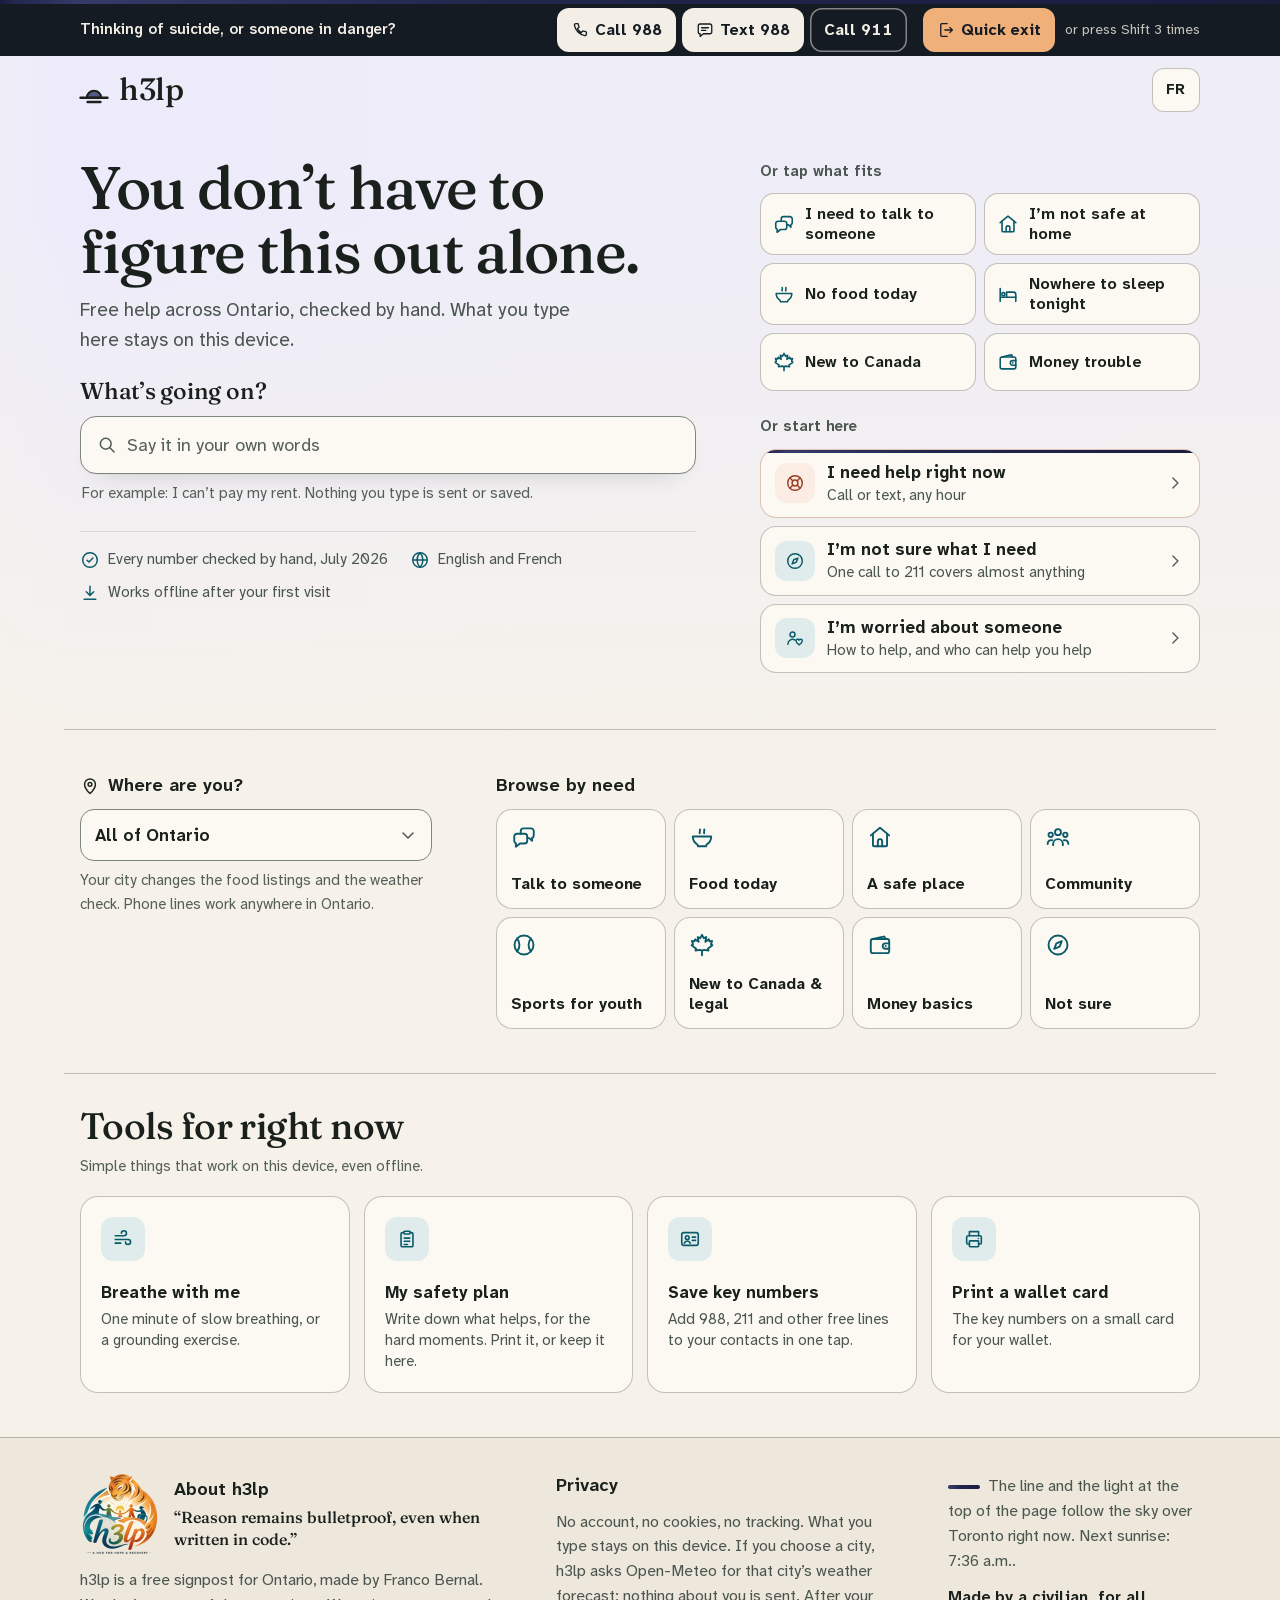
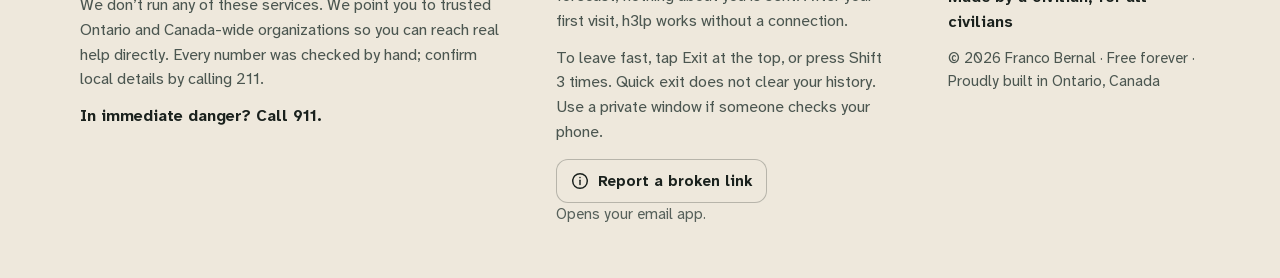
==== commit 3b8ca322: "page: no jump on weak data, 988 explained on phones, the sky as light - Chips, paths, browse tiles a" ====
--- a/index.html
+++ b/index.html
@@ -77,6 +77,9 @@
 <!-- sprite:end -->
 <a class="skip" href="#help" data-t="skip">Skip to help</a>
 
+<!-- The sky over Toronto right now, as a faint wash of light behind the top of the page (set by site.js from sky.js). -->
+<div class="sky-wash" aria-hidden="true"></div>
+
 <!-- Emergency strip: always on screen. The line on top is the sky over Toronto right now. -->
 <div class="strip" id="strip" role="region" aria-label="Emergency lines" data-ta="aria-label:stripLabel">
   <div class="horizon" aria-hidden="true"></div>
@@ -107,6 +110,7 @@
     <div class="hero-main">
       <h1 id="h1" data-t="h1">You don’t have to figure this out alone.</h1>
       <p class="lede" data-t="lede">Free help across Ontario, checked by hand. What you type here stays on this device.</p>
+      <p class="sos"><span data-t="sos.a">Thinking of suicide? Call or text</span> <b>988</b><span data-t="sos.b">, free, any hour. Someone in danger right now? Call</span> <b>911</b><span data-t="sos.c">.</span></p>
 
       <div class="search js-only" id="help" role="search">
         <label class="search-label" for="q" data-t="searchLabel">What’s going on?</label>
@@ -128,9 +132,9 @@
 
     <div class="hero-side js-only">
       <p class="label" data-t="chipsLabel">Or tap what fits</p>
-      <div class="chips" id="chips"></div>
+      <div class="chips" id="chips"><!-- chips:start --><button class="chip" type="button" data-sit="talk" aria-pressed="false"><svg class="i" aria-hidden="true"><use href="#i-talk"/></svg><span>I need to talk to someone</span></button><button class="chip" type="button" data-sit="unsafe" aria-pressed="false"><svg class="i" aria-hidden="true"><use href="#i-safe"/></svg><span>I’m not safe at home</span></button><button class="chip" type="button" data-sit="food" aria-pressed="false"><svg class="i" aria-hidden="true"><use href="#i-food"/></svg><span>No food today</span></button><button class="chip" type="button" data-sit="sleep" aria-pressed="false"><svg class="i" aria-hidden="true"><use href="#i-bed"/></svg><span>Nowhere to sleep tonight</span></button><button class="chip" type="button" data-sit="new" aria-pressed="false"><svg class="i" aria-hidden="true"><use href="#i-new"/></svg><span>New to Canada</span></button><button class="chip" type="button" data-sit="money" aria-pressed="false"><svg class="i" aria-hidden="true"><use href="#i-money"/></svg><span>Money trouble</span></button><!-- chips:end --></div>
       <p class="label" data-t="pathsLabel">Or start here</p>
-      <div class="paths" id="paths"></div>
+      <div class="paths" id="paths"><!-- paths:start --><button class="path hot" type="button" data-path="now" aria-pressed="false"><span class="path-ic"><svg class="i" aria-hidden="true"><use href="#i-lifebuoy"/></svg></span><span><span class="path-t">I need help right now</span><span class="path-s">Call or text, any hour</span></span><svg class="i" aria-hidden="true"><use href="#i-chevron"/></svg></button><button class="path" type="button" data-path="unsure" aria-pressed="false"><span class="path-ic"><svg class="i" aria-hidden="true"><use href="#i-compass"/></svg></span><span><span class="path-t">I’m not sure what I need</span><span class="path-s">One call to 211 covers almost anything</span></span><svg class="i" aria-hidden="true"><use href="#i-chevron"/></svg></button><button class="path" type="button" data-path="someone" aria-pressed="false"><span class="path-ic"><svg class="i" aria-hidden="true"><use href="#i-someone"/></svg></span><span><span class="path-t">I’m worried about someone</span><span class="path-s">How to help, and who can help you help</span></span><svg class="i" aria-hidden="true"><use href="#i-chevron"/></svg></button><!-- paths:end --></div>
     </div>
   </section>
 
@@ -139,13 +143,13 @@
   <section class="where wrap js-only" aria-labelledby="whereq">
     <div class="where-city">
       <h2 class="h-sm" id="whereq"><svg class="i" aria-hidden="true"><use href="#i-pin"/></svg><span data-t="whereq">Where are you?</span></h2>
-      <div class="select"><select id="city" aria-label="Choose your Ontario city" data-ta="aria-label:cityAria"></select><svg class="i" aria-hidden="true"><use href="#i-chevron"/></svg></div>
+      <div class="select"><select id="city" aria-label="Choose your Ontario city" data-ta="aria-label:cityAria"><!-- city:start --><option value="" selected>All of Ontario</option><option value="toronto">Toronto</option><option value="ottawa">Ottawa</option><option value="mississauga">Mississauga</option><option value="brampton">Brampton</option><option value="hamilton">Hamilton</option><option value="london">London</option><option value="markham">Markham</option><option value="vaughan">Vaughan</option><option value="richmond-hill">Richmond Hill</option><option value="scarborough">Scarborough</option><option value="oshawa">Oshawa</option><option value="kitchener">Kitchener</option><option value="waterloo">Waterloo</option><option value="cambridge">Cambridge</option><option value="windsor">Windsor</option><option value="kingston">Kingston</option><option value="greater-sudbury">Greater Sudbury</option><option value="thunder-bay">Thunder Bay</option><option value="barrie">Barrie</option><option value="guelph">Guelph</option><option value="st-catharines">St. Catharines</option><option value="niagara-falls">Niagara Falls</option><option value="oakville">Oakville</option><option value="burlington">Burlington</option><option value="north-bay">North Bay</option><option value="sault-ste-marie">Sault Ste. Marie</option><option value="peterborough">Peterborough</option><!-- city:end --></select><svg class="i" aria-hidden="true"><use href="#i-chevron"/></svg></div>
       <p class="note" data-t="cityNote">Your city changes the food listings and the weather check. Phone lines work anywhere in Ontario.</p>
       <div class="weather-slot" data-weather="main"></div>
     </div>
     <div class="where-browse">
       <h2 class="h-sm" id="browse" data-t="browseTitle">Browse by need</h2>
-      <div class="tiles" id="tiles"></div>
+      <div class="tiles" id="tiles"><!-- tiles:start --><button class="tile" type="button" data-tab="talk" aria-pressed="false"><svg class="i" aria-hidden="true"><use href="#i-talk"/></svg><span>Talk to someone</span></button><button class="tile" type="button" data-tab="food" aria-pressed="false"><svg class="i" aria-hidden="true"><use href="#i-food"/></svg><span>Food today</span></button><button class="tile" type="button" data-tab="safe" aria-pressed="false"><svg class="i" aria-hidden="true"><use href="#i-safe"/></svg><span>A safe place</span></button><button class="tile" type="button" data-tab="comm" aria-pressed="false"><svg class="i" aria-hidden="true"><use href="#i-community"/></svg><span>Community</span></button><button class="tile" type="button" data-tab="play" aria-pressed="false"><svg class="i" aria-hidden="true"><use href="#i-sport"/></svg><span>Sports for youth</span></button><button class="tile" type="button" data-tab="new" aria-pressed="false"><svg class="i" aria-hidden="true"><use href="#i-new"/></svg><span>New to Canada &amp; legal</span></button><button class="tile" type="button" data-tab="money" aria-pressed="false"><svg class="i" aria-hidden="true"><use href="#i-money"/></svg><span>Money basics</span></button><button class="tile" type="button" data-tab="all" aria-pressed="false"><svg class="i" aria-hidden="true"><use href="#i-compass"/></svg><span>Not sure</span></button><!-- tiles:end --></div>
     </div>
   </section>
 
@@ -201,7 +205,7 @@
       <p class="note js-only" data-t="reportSub">Opens your email app.</p>
     </div>
     <div class="foot-sky">
-      <p class="sky-line"><span class="sky-chip" aria-hidden="true"></span><span data-t="sky">The thin line at the top of the page follows the sky over Toronto right now.</span> <span id="sunrise"></span></p>
+      <p class="sky-line"><span class="sky-chip" aria-hidden="true"></span><span data-t="sky">The line and the light at the top of the page follow the sky over Toronto right now.</span> <span id="sunrise"></span></p>
       <p class="madeby" data-t="madeby">Made by a civilian, for all civilians</p>
       <p class="cred" data-t="cred">© 2026 Franco Bernal · Free forever · Proudly built in Ontario, Canada</p>
     </div>
--- a/site.css
+++ b/site.css
@@ -5,7 +5,7 @@
 @font-face { font-family: "Fraunces"; src: url("assets/fonts/fraunces-500.woff2") format("woff2"); font-weight: 500; font-style: normal; font-display: swap; }
 
 :root {
-  --bg: #f6f2ea; --surface: #fcf9f3; --well: #eee8dc; --ink: #1a211d; --ink-2: #4b5650; --ink-3: #5f6a63;
+  --bg: #f6f2ea; --surface: #fcf9f3; --well: #eee8dc; --ink: #1a211d; --ink-2: #4b5650; --ink-3: #56605a;
   --line: rgba(26, 33, 29, .12); --line-2: rgba(26, 33, 29, .26); --field: #7d8680;
   --teal: #0b5e6e; --teal-hover: #084b58; --on-teal: #fff; --teal-ink: #0a5a69; --teal-tint: #e0ecec;
   --ember: #9c3f26; --ember-tint: #fbece4; --ember-line: rgba(156, 63, 38, .3);
@@ -17,6 +17,7 @@
   --sky: linear-gradient(90deg, #273064, #5a4f7e 20%, #d7917c 45%, #5a4f7e 70%, #273064);
   --sky-top: #273064; --sky-mid: #5a4f7e; --sky-glow: #d7917c; --sun: #efa77f;
   --sky-dim: 1;
+  --wash: var(--wash-l, none);
   --strip-h: 56px;
   --font: "Atkinson Next", system-ui, -apple-system, "Segoe UI", Roboto, Arial, sans-serif;
   --display: "Fraunces", Georgia, "Times New Roman", serif;
@@ -35,6 +36,7 @@
     --focus: #8ccfda;
     --shadow: 0 1px 0 rgba(0, 0, 0, .2), 0 14px 30px -22px rgba(0, 0, 0, .7);
     --sky-dim: .82;
+    --wash: var(--wash-d, none);
   }
 }
 
@@ -115,8 +117,23 @@
   background: var(--surface); color: var(--ink); font-weight: 700; font-size: 15px; letter-spacing: .02em;
 }
 
+/* ---------- The sky as light: the colours of the line at the top, carried down as a faint
+   wash behind the header and hero. Real state from sky.js (night is cool, sunrise is warm),
+   static, tinted without changing the paper's lightness, so it never adds glare. ---------- */
+.sky-wash {
+  position: absolute; top: 0; left: 0; right: 0; height: 640px; z-index: -1; pointer-events: none;
+  background: linear-gradient(180deg, transparent 0, transparent 28%, var(--bg) 100%), var(--wash, none);
+}
+@media (min-width: 1040px) { .sky-wash { height: 760px; } }
+
 /* ---------- Hero ---------- */
 .hero { display: grid; gap: 26px; padding-block: 6px 30px; }
+.sos {
+  margin: -8px 0 24px; padding-left: 12px; border-left: 2px solid var(--ember);
+  max-width: 44ch; font-size: 15px; line-height: 1.45; color: var(--ink-2);
+}
+.sos b { color: var(--ink); font-weight: 700; font-variant-numeric: tabular-nums; }
+@media (min-width: 1040px) { .sos { display: none; } }
 h1 {
   margin: 10px 0 12px; font: 500 clamp(2.05rem, 1.35rem + 3.1vw, 3.75rem)/1.06 var(--display);
   letter-spacing: -.022em; text-wrap: balance; max-width: 15ch;
@@ -185,7 +202,7 @@
 }
 
 /* ---------- Panel and cards ---------- */
-.panel { padding-block: 8px 44px; scroll-margin-top: calc(var(--strip-h) + 8px); outline: none; }
+.panel { padding-block: 8px 44px; outline: none; }
 .panel-head { border-top: 1px solid var(--line-2); padding-top: 28px; }
 .eyebrow { display: flex; align-items: center; gap: 8px; margin: 0 0 8px; font-size: 15px; font-weight: 700; color: var(--teal-ink); }
 .panel h2 { margin: 0; font: 500 clamp(1.75rem, 1.2rem + 2.2vw, 2.6rem)/1.1 var(--display); letter-spacing: -.016em; text-wrap: balance; outline: none; }
--- a/nojs.css
+++ b/nojs.css
@@ -1,3 +1,4 @@
 /* Loaded only when JavaScript is off: hide the controls that need it. */
 .js-only { display: none !important; }
 .sbtn-exit .dots { display: none !important; }
+.lang { display: none !important; }
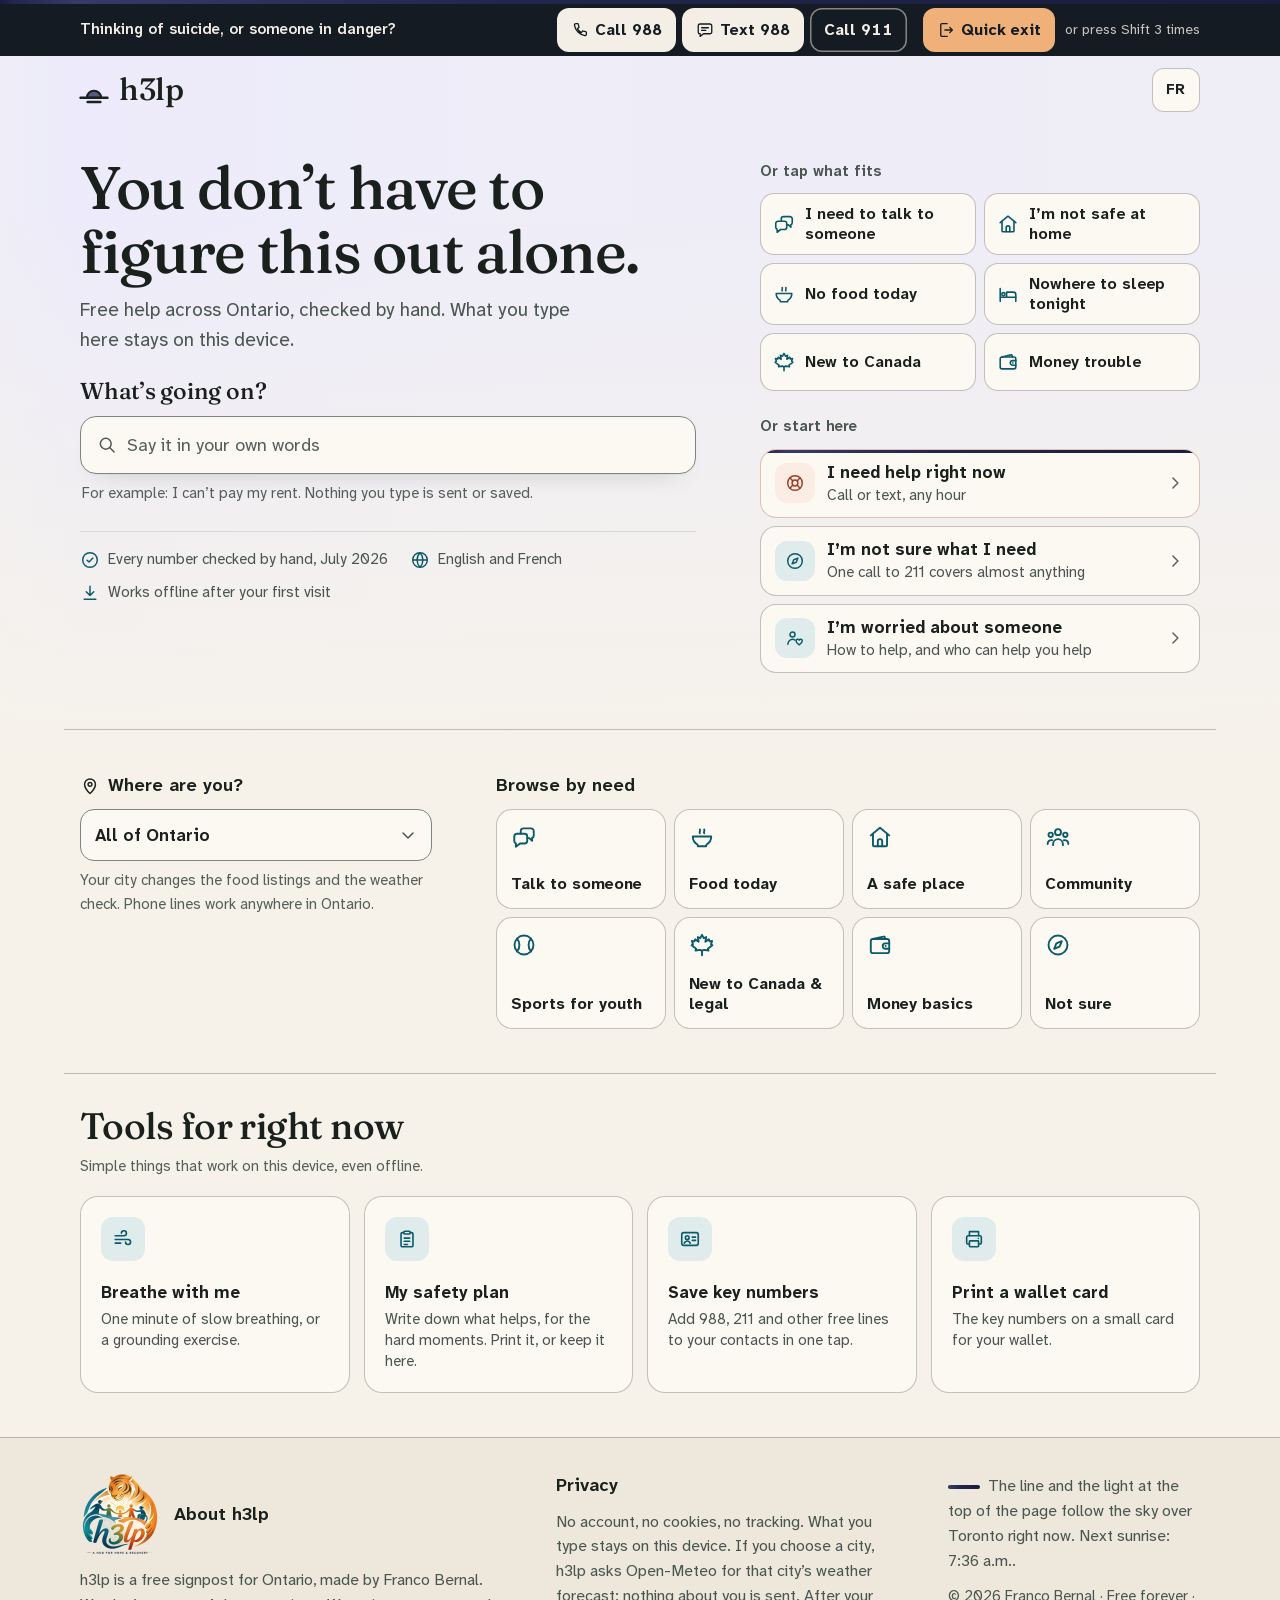
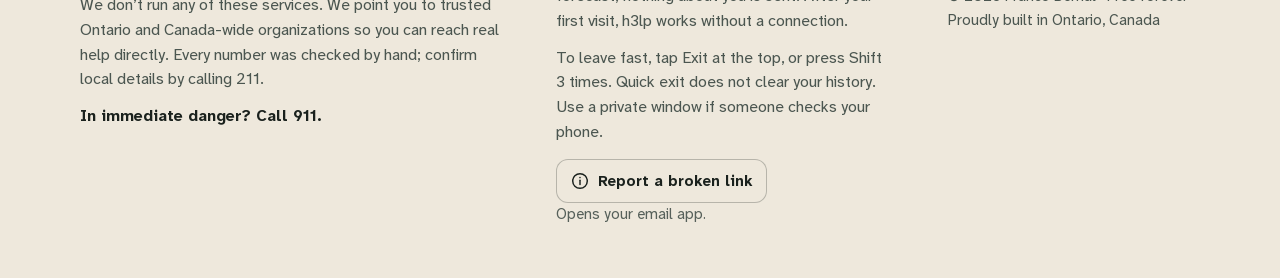
==== commit 94e8f31c: "Footer without the quote and the civilian line; French copy polish; singular last second; licence na" ====
--- a/index.html
+++ b/index.html
@@ -15,18 +15,19 @@
 <link rel="preload" href="assets/fonts/atkinson-next-v1.woff2" as="font" type="font/woff2" crossorigin />
 <link rel="preload" href="assets/fonts/fraunces-500.woff2" as="font" type="font/woff2" crossorigin />
 <meta property="og:title" content="h3lp · free help in Ontario" />
-<meta property="og:description" content="One friendly place to find real, free help across Ontario, whoever you are. Made by a civilian, for all civilians." />
+<meta property="og:description" content="One friendly place to find real, free help across Ontario, whoever you are." />
 <meta property="og:type" content="website" />
 <meta property="og:url" content="https://h3lp.francobernal.ca/" />
 <meta property="og:locale" content="en_CA" />
 <meta property="og:locale:alternate" content="fr_CA" />
-<meta property="og:image" content="https://h3lp.francobernal.ca/assets/og-card.jpg" />
+<meta property="og:image" content="https://h3lp.francobernal.ca/assets/img/og-card-v2.jpg" />
+<meta property="og:image:type" content="image/jpeg" />
 <meta property="og:image:width" content="1200" />
 <meta property="og:image:height" content="630" />
-<meta property="og:image:alt" content="h3lp · free, verified help across Ontario · aide gratuite et vérifiée en Ontario" />
+<meta property="og:image:alt" content="h3lp: You don’t have to figure this out alone. Free help across Ontario, checked by hand, in English and French, under a rising sun." />
 <meta name="twitter:card" content="summary_large_image" />
-<meta name="twitter:image" content="https://h3lp.francobernal.ca/assets/og-card.jpg" />
-<meta name="twitter:image:alt" content="h3lp · free, verified help across Ontario · aide gratuite et vérifiée en Ontario" />
+<meta name="twitter:image" content="https://h3lp.francobernal.ca/assets/img/og-card-v2.jpg" />
+<meta name="twitter:image:alt" content="h3lp: You don’t have to figure this out alone. Free help across Ontario, checked by hand, in English and French, under a rising sun." />
 <link rel="stylesheet" href="site.css" />
 <noscript><link rel="stylesheet" href="nojs.css" /></noscript>
 </head>
@@ -191,7 +192,6 @@
         <img src="assets/img/h3lp-logo-160-v1.webp" srcset="assets/img/h3lp-logo-160-v1.webp 1x, assets/img/h3lp-logo-320-v1.webp 2x" width="80" height="80" alt="h3lp logo" loading="lazy" decoding="async" />
         <div>
           <h2 class="h-sm" data-t="aboutTitle">About h3lp</h2>
-          <p class="quote" data-t="quote">“Reason remains bulletproof, even when written in code.”</p>
         </div>
       </div>
       <p data-t="about">h3lp is a free signpost for Ontario, made by Franco Bernal. We don’t run any of these services. We point you to trusted Ontario and Canada-wide organizations so you can reach real help directly. Every number was checked by hand; confirm local details by calling 211.</p>
@@ -206,7 +206,6 @@
     </div>
     <div class="foot-sky">
       <p class="sky-line"><span class="sky-chip" aria-hidden="true"></span><span data-t="sky">The line and the light at the top of the page follow the sky over Toronto right now.</span> <span id="sunrise"></span></p>
-      <p class="madeby" data-t="madeby">Made by a civilian, for all civilians</p>
       <p class="cred" data-t="cred">© 2026 Franco Bernal · Free forever · Proudly built in Ontario, Canada</p>
     </div>
   </div>
--- a/site.css
+++ b/site.css
@@ -325,12 +325,10 @@
 .lockup { display: flex; align-items: center; gap: 14px; margin-bottom: 14px; }
 .lockup img { flex: none; width: 80px; height: 80px; }
 .lockup .h-sm { margin: 0; }
-.quote { margin: 4px 0 0 !important; font: 500 16px/1.4 var(--display); color: var(--ink); }
 .danger { font-weight: 700; color: var(--ink); }
 .foot .btn-quiet { margin-top: 2px; }
 .sky-line { color: var(--ink-2); }
 .sky-chip { display: inline-block; width: 32px; height: 4px; margin-right: 8px; border-radius: 2px; vertical-align: middle; background: var(--sky); opacity: var(--sky-dim); }
-.madeby { color: var(--ink); font-weight: 650; }
 .cred { font-size: 15px; }
 @media (min-width: 1040px) { .foot-grid { grid-template-columns: minmax(0, 5fr) minmax(0, 4fr) minmax(0, 3fr); gap: 56px; } }
 
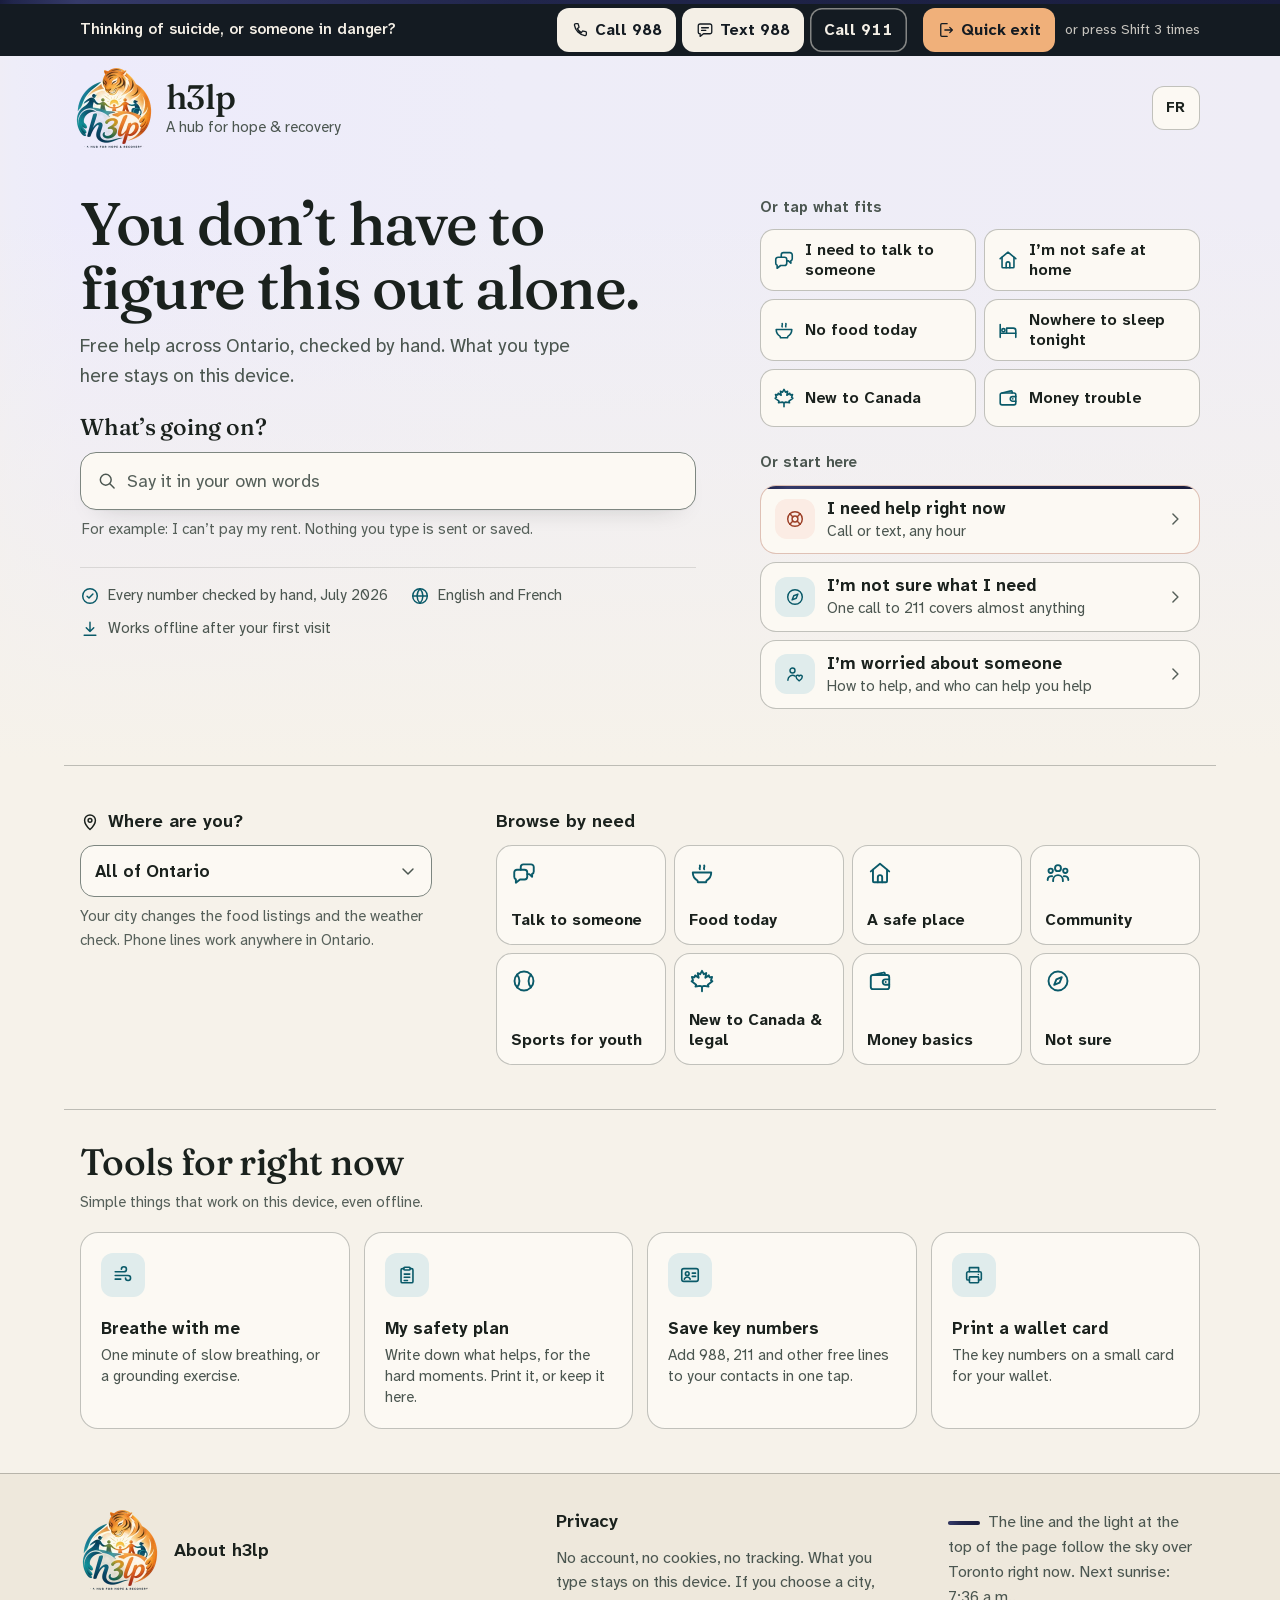
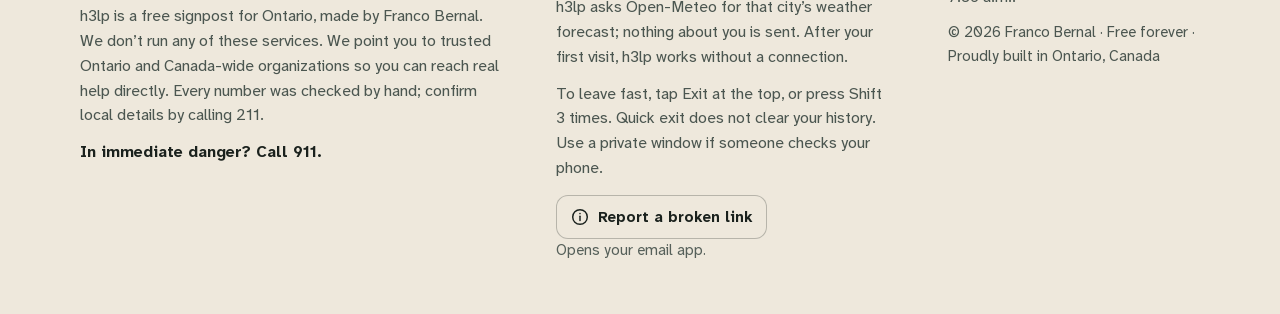
==== commit 8d0b50bb: "Brand: the tiger logo is back at the top with its line, A hub for hope & recovery; on the dark theme" ====
--- a/index.html
+++ b/index.html
@@ -20,14 +20,14 @@
 <meta property="og:url" content="https://h3lp.francobernal.ca/" />
 <meta property="og:locale" content="en_CA" />
 <meta property="og:locale:alternate" content="fr_CA" />
-<meta property="og:image" content="https://h3lp.francobernal.ca/assets/img/og-card-v2.jpg" />
+<meta property="og:image" content="https://h3lp.francobernal.ca/assets/img/og-card-v3.jpg" />
 <meta property="og:image:type" content="image/jpeg" />
 <meta property="og:image:width" content="1200" />
 <meta property="og:image:height" content="630" />
-<meta property="og:image:alt" content="h3lp: You don’t have to figure this out alone. Free help across Ontario, checked by hand, in English and French, under a rising sun." />
+<meta property="og:image:alt" content="h3lp: You don’t have to figure this out alone. Free help across Ontario, checked by hand, beside the h3lp logo, a tiger watching over people holding hands under the sun." />
 <meta name="twitter:card" content="summary_large_image" />
-<meta name="twitter:image" content="https://h3lp.francobernal.ca/assets/img/og-card-v2.jpg" />
-<meta name="twitter:image:alt" content="h3lp: You don’t have to figure this out alone. Free help across Ontario, checked by hand, in English and French, under a rising sun." />
+<meta name="twitter:image" content="https://h3lp.francobernal.ca/assets/img/og-card-v3.jpg" />
+<meta name="twitter:image:alt" content="h3lp: You don’t have to figure this out alone. Free help across Ontario, checked by hand, beside the h3lp logo, a tiger watching over people holding hands under the sun." />
 <link rel="stylesheet" href="site.css" />
 <noscript><link rel="stylesheet" href="nojs.css" /></noscript>
 </head>
@@ -100,8 +100,11 @@
 
 <header class="top wrap">
   <a class="brand" href="./" id="brand" aria-label="h3lp, back to the top" data-ta="aria-label:brandAria">
-    <svg class="mark" viewBox="0 0 24 24" aria-hidden="true"><path class="mark-sun" d="M7 17.5a5 5 0 0 1 10 0z"/><path class="mark-line" d="M2.5 17.5h19M7.5 20.5h9"/></svg>
-    <span class="wordmark">h3lp</span>
+    <img class="brand-logo" src="assets/img/h3lp-logo-160-v1.webp" srcset="assets/img/h3lp-logo-160-v1.webp 160w, assets/img/h3lp-logo-320-v1.webp 320w" sizes="(min-width: 1040px) 80px, 56px" width="160" height="160" alt="" decoding="async" fetchpriority="high" />
+    <span class="brand-text">
+      <span class="wordmark">h3lp</span>
+      <span class="brand-sub" data-t="brandSub">A hub for hope &amp; recovery</span>
+    </span>
   </a>
   <button class="lang" id="lang" type="button" lang="fr" aria-label="Passer au français">FR</button>
 </header>
@@ -180,7 +183,7 @@
         <li><a href="tel:18665312600"><b>1-866-531-2600</b></a> ConnexOntario: addiction and mental health, 24/7 · <span lang="fr">dépendances et santé mentale, 24/7</span></li>
         <li><a href="tel:18668630511"><b>1-866-863-0511</b></a> Assaulted Women's Helpline, 24/7</li>
       </ul>
-      <p>Full list of local services: <a href="https://211ontario.ca">211ontario.ca</a> · <span lang="fr">Liste complète des services locaux : <a href="https://211ontario.ca/fr/">211ontario.ca/fr</a></span></p>
+      <p>Full list of local services: <a href="https://211ontario.ca">211ontario.ca</a> · <span lang="fr">Liste complète des services locaux : <a href="https://211ontario.ca/recherche/">211ontario.ca/recherche</a></span></p>
     </section>
   </noscript>
 </main>
--- a/site.css
+++ b/site.css
@@ -19,6 +19,7 @@
   --sky-dim: 1;
   --wash: var(--wash-l, none);
   --strip-h: 56px;
+  --logo-ground: transparent; --logo-pad: 0px; --logo-nudge: -4px;
   --font: "Atkinson Next", system-ui, -apple-system, "Segoe UI", Roboto, Arial, sans-serif;
   --display: "Fraunces", Georgia, "Times New Roman", serif;
   --gut: max(16px, env(safe-area-inset-left), env(safe-area-inset-right));
@@ -36,6 +37,7 @@
     --focus: #8ccfda;
     --shadow: 0 1px 0 rgba(0, 0, 0, .2), 0 14px 30px -22px rgba(0, 0, 0, .7);
     --sky-dim: .82;
+    --logo-ground: #f3eee4; --logo-pad: 4px; --logo-nudge: 0px;
     --wash: var(--wash-d, none);
   }
 }
@@ -107,11 +109,18 @@
 
 /* ---------- Header ---------- */
 .top { display: flex; align-items: center; justify-content: space-between; padding-block: 12px 4px; }
-.brand { display: inline-flex; align-items: center; gap: 8px; min-height: 44px; color: var(--ink); text-decoration: none; border-radius: 10px; }
-.mark { width: 34px; height: 34px; margin-left: -3px; }
-.mark-sun { fill: var(--sun); stroke: currentColor; stroke-width: 1.5; stroke-linejoin: round; }
-.mark-line { fill: none; stroke: currentColor; stroke-width: 1.75; stroke-linecap: round; }
-.wordmark { font: 500 31px/1 var(--display); letter-spacing: -.015em; padding-bottom: 2px; }
+.brand { display: inline-flex; align-items: center; gap: 10px; min-height: 44px; min-width: 0; color: var(--ink); text-decoration: none; border-radius: 12px; }
+/* h3lp's own logo, the tiger and the people under the sun, exactly as drawn */
+.brand-logo { flex: none; box-sizing: border-box; width: 56px; height: 56px; margin-left: var(--logo-nudge); padding: var(--logo-pad); border-radius: 14px; background: var(--logo-ground); }
+.brand-text { display: flex; flex-direction: column; gap: 4px; min-width: 0; }
+.wordmark { font: 500 30px/1 var(--display); letter-spacing: -.015em; }
+.brand-sub { font-size: 14px; line-height: 1.25; color: var(--ink-2); text-wrap: balance; }
+@media (min-width: 1040px) {
+  .brand { gap: 12px; }
+  .brand-logo { width: 80px; height: 80px; margin-left: calc(var(--logo-nudge) * 1.5); border-radius: 18px; padding: calc(var(--logo-pad) * 1.4); }
+  .wordmark { font-size: 34px; }
+  .brand-sub { font-size: 15px; }
+}
 .lang {
   min-width: 48px; min-height: 44px; padding: 0 12px; border-radius: 12px; border: 1px solid var(--line-2);
   background: var(--surface); color: var(--ink); font-weight: 700; font-size: 15px; letter-spacing: .02em;
@@ -323,7 +332,7 @@
 .foot p { margin: 0 0 12px; }
 .foot-grid { display: grid; gap: 30px; }
 .lockup { display: flex; align-items: center; gap: 14px; margin-bottom: 14px; }
-.lockup img { flex: none; width: 80px; height: 80px; }
+.lockup img { flex: none; box-sizing: border-box; width: 80px; height: 80px; padding: calc(var(--logo-pad) * 1.4); border-radius: 18px; background: var(--logo-ground); }
 .lockup .h-sm { margin: 0; }
 .danger { font-weight: 700; color: var(--ink); }
 .foot .btn-quiet { margin-top: 2px; }
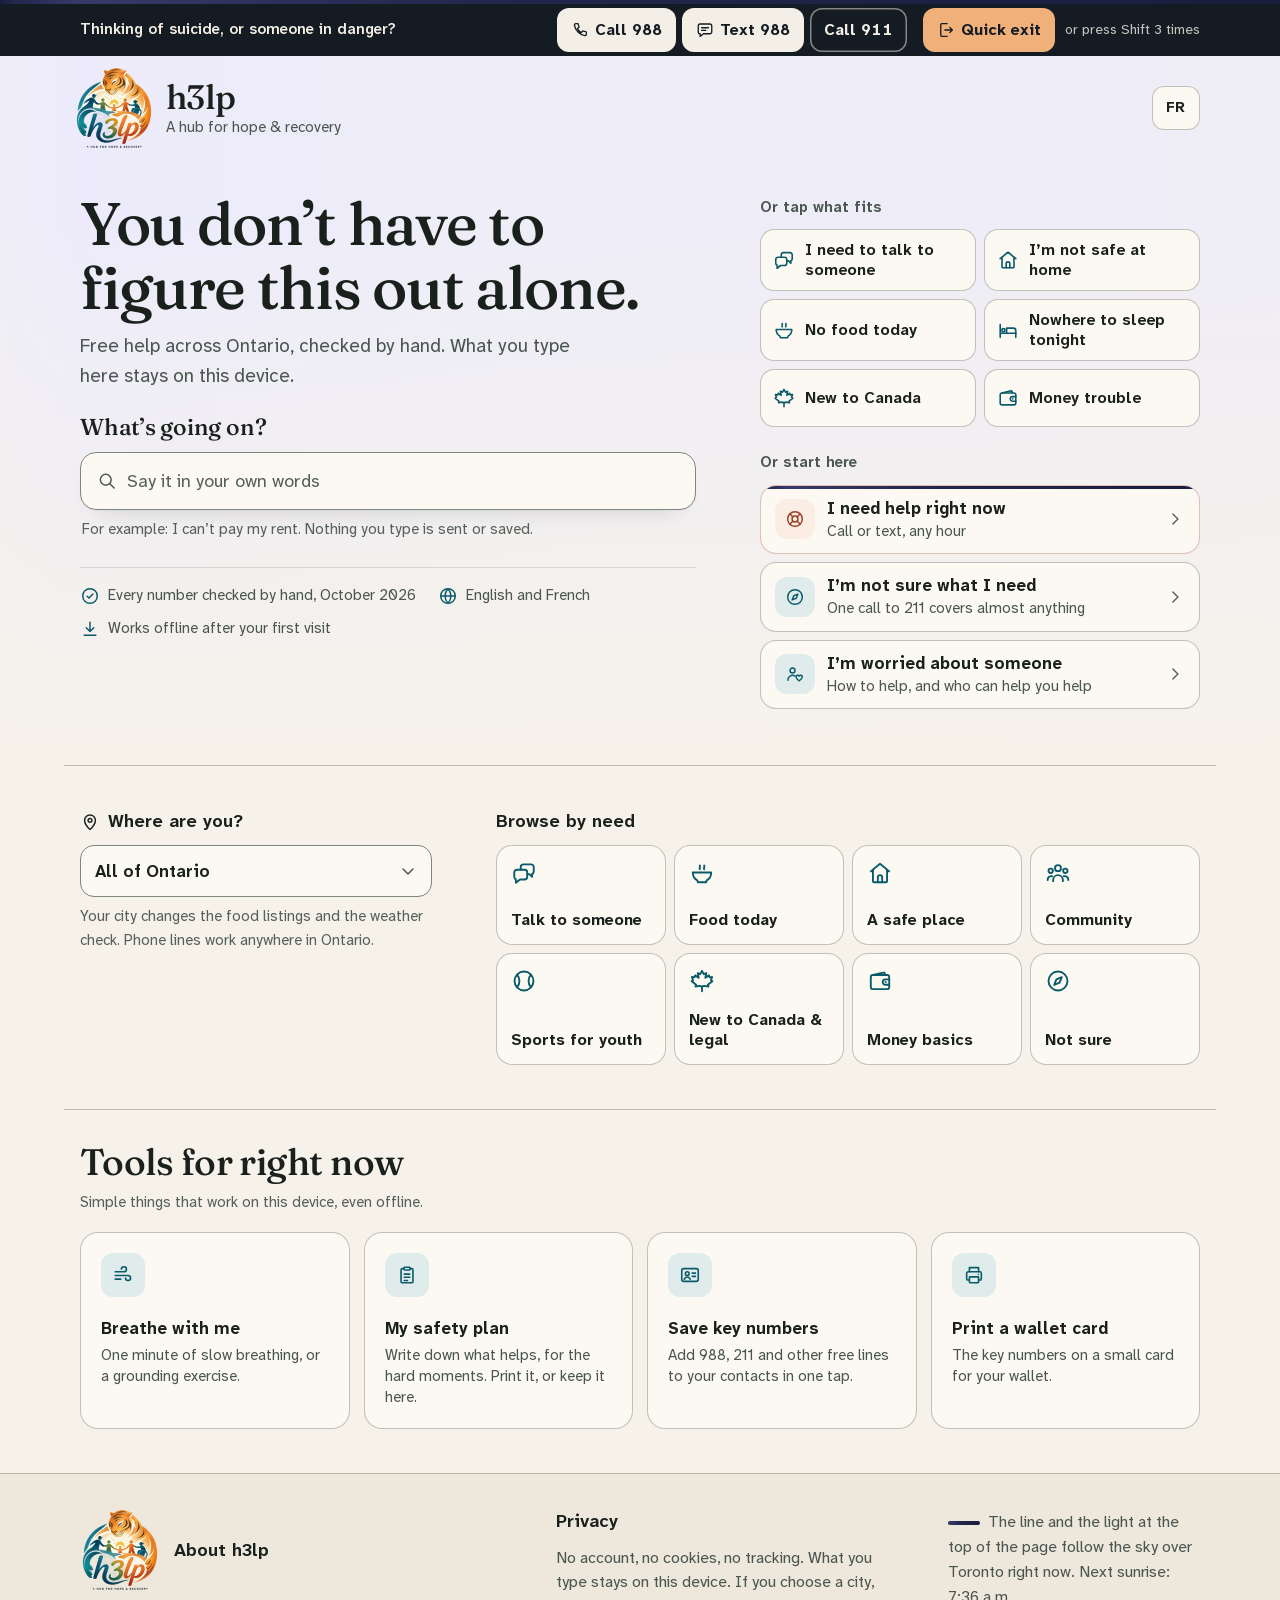
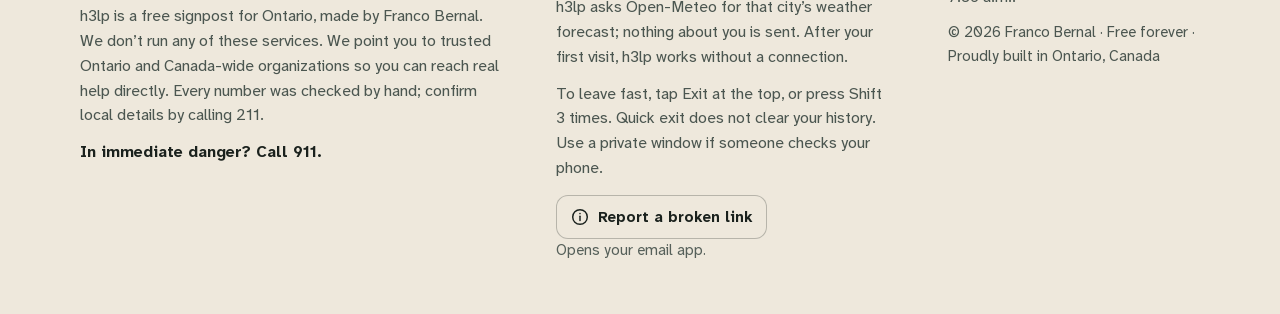
==== commit 2b613da3: "October audit: Métis line, payday facts, search routing; cache h3lp-v8-2026-10 Métis Nation of Ontar" ====
--- a/index.html
+++ b/index.html
@@ -128,7 +128,7 @@
       </div>
       <div class="answer" id="answer" hidden></div>
       <ul class="facts">
-        <li><svg class="i" aria-hidden="true"><use href="#i-verified"/></svg><span data-t="facts.checked">Every number checked by hand, July 2026</span></li>
+        <li><svg class="i" aria-hidden="true"><use href="#i-verified"/></svg><span data-t="facts.checked">Every number checked by hand, October 2026</span></li>
         <li><svg class="i" aria-hidden="true"><use href="#i-globe"/></svg><span data-t="facts.lang">English and French</span></li>
         <li><svg class="i" aria-hidden="true"><use href="#i-download"/></svg><span data-t="facts.offline">Works offline after your first visit</span></li>
       </ul>
